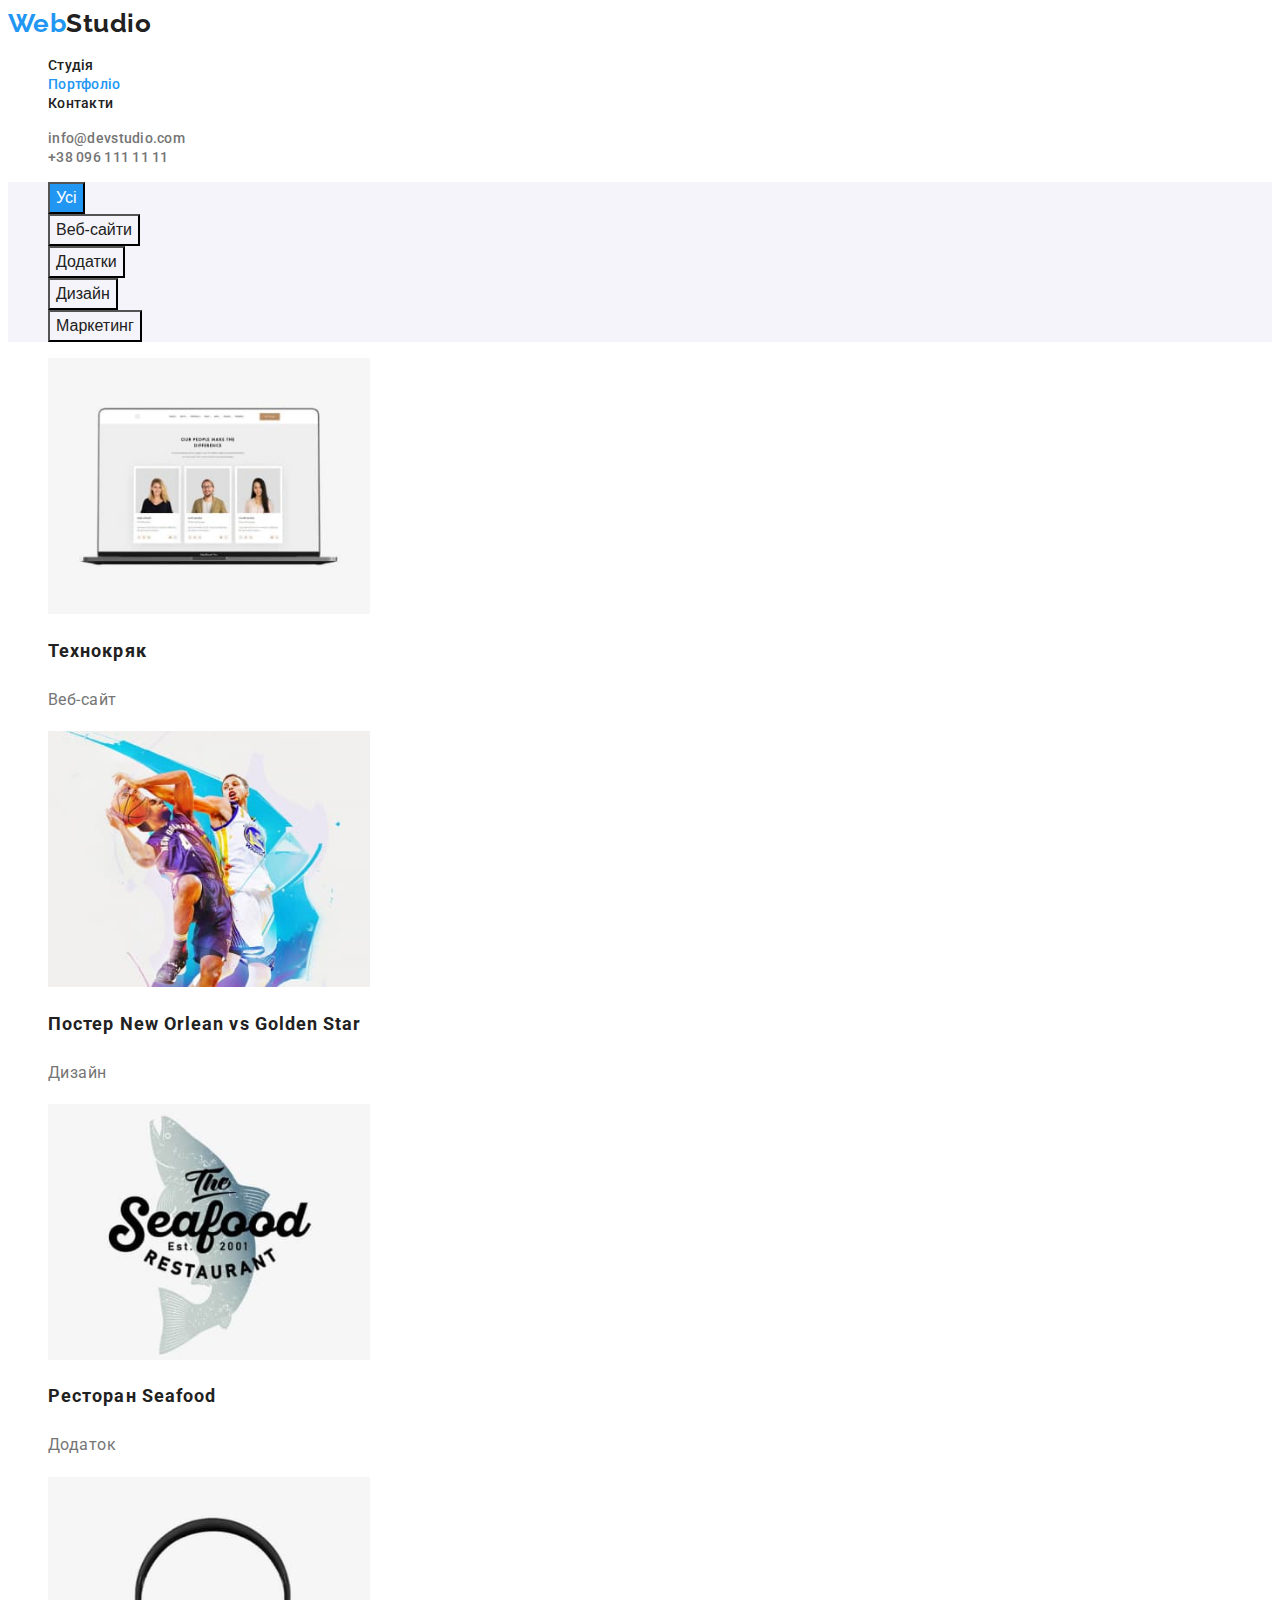
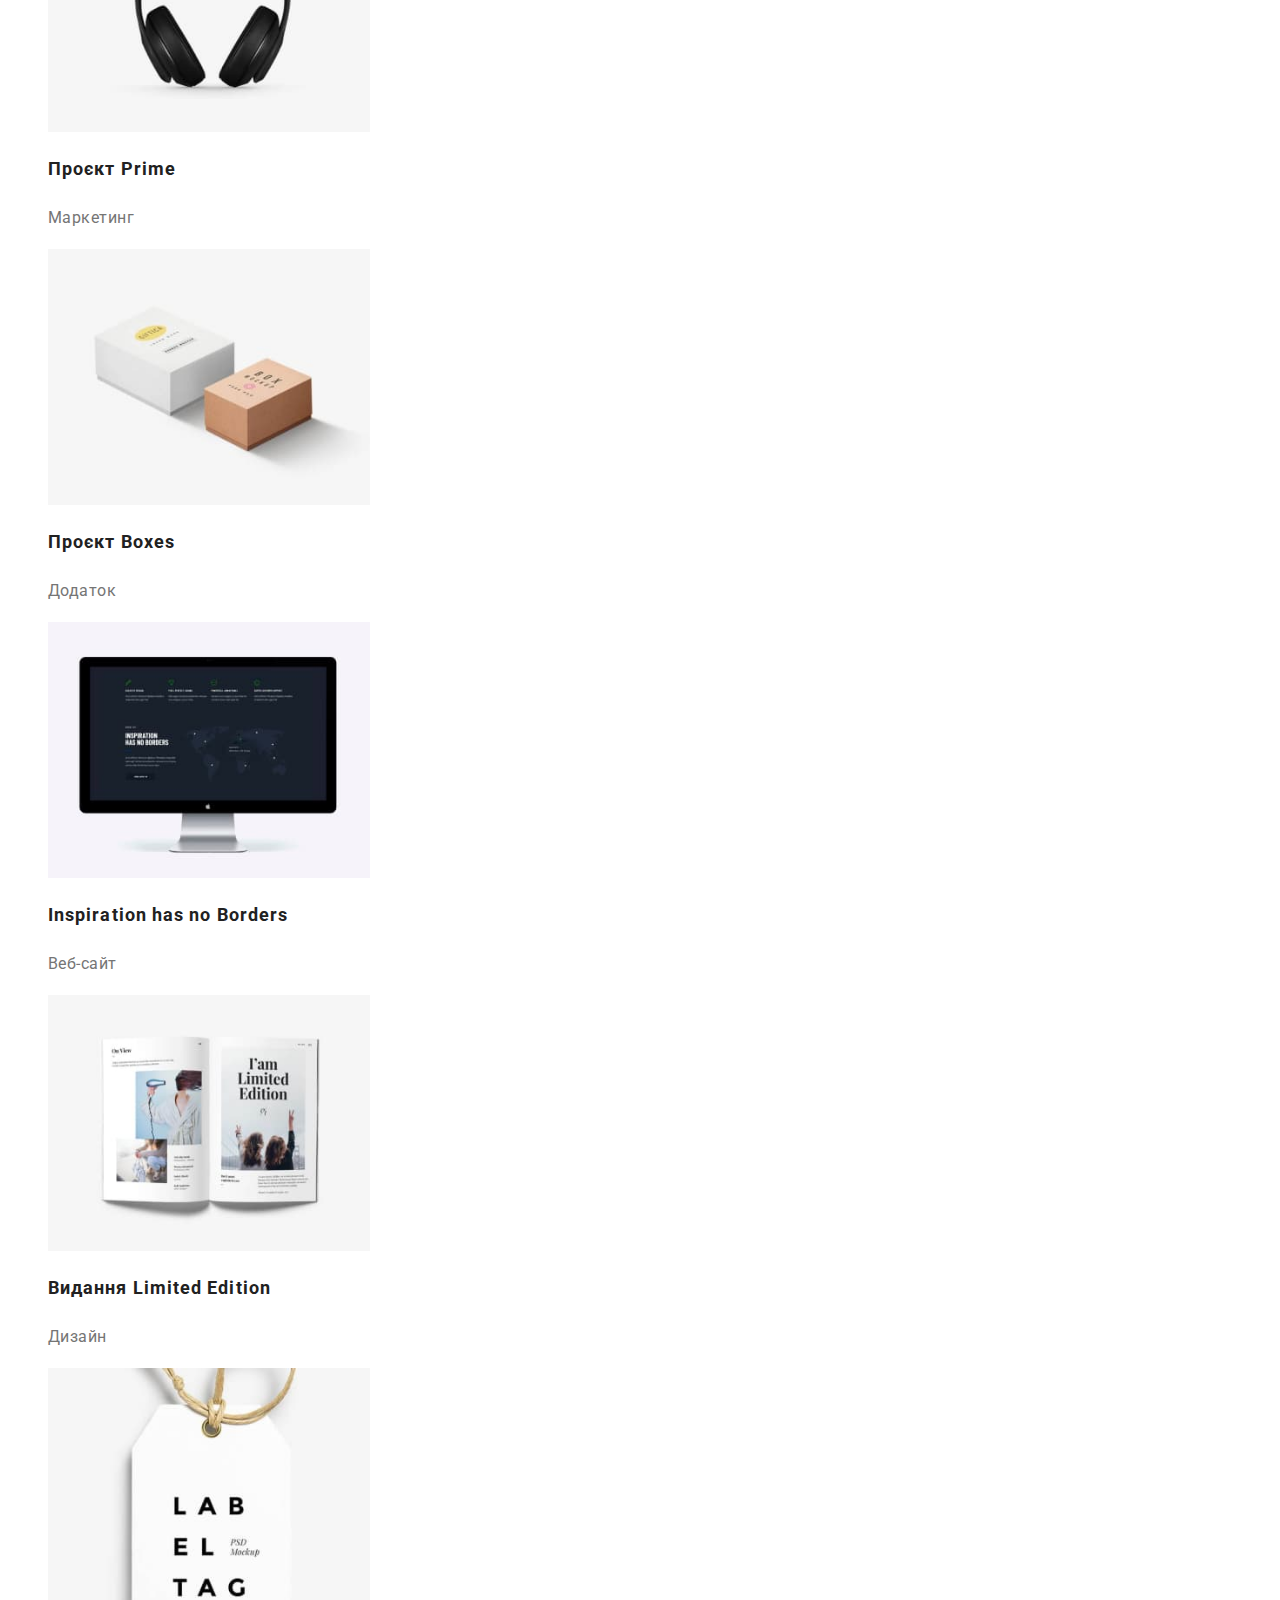
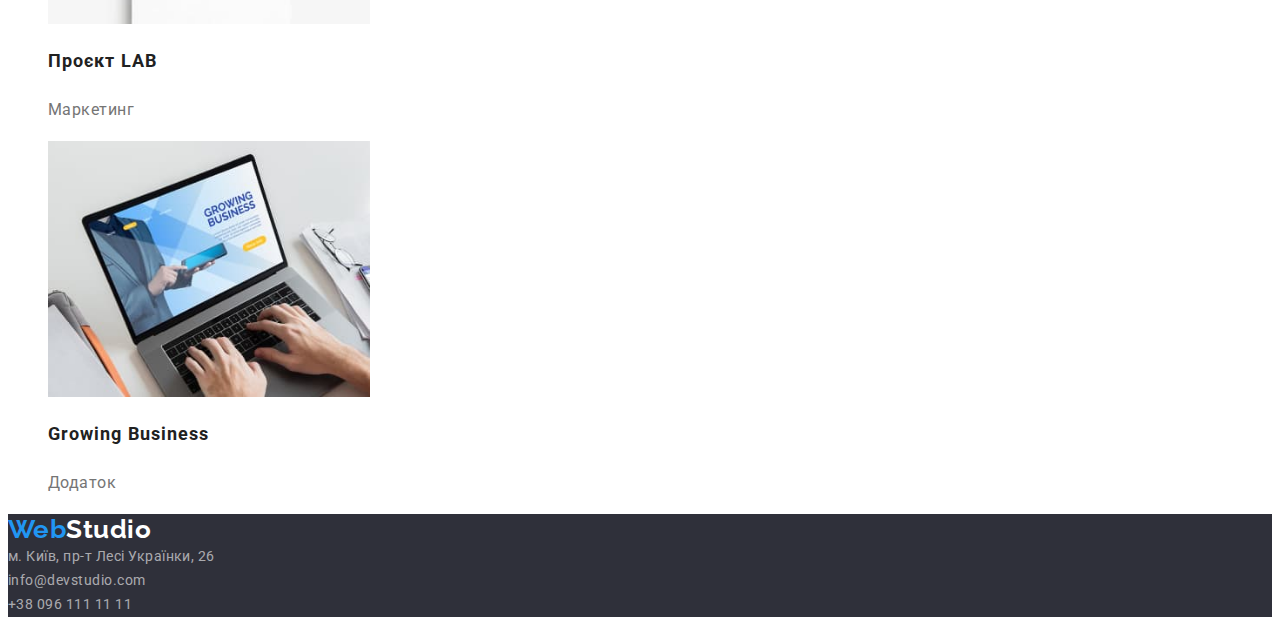
==== portfolio.html @ ab653dfb "Склоновано з попереднього" ====
<!DOCTYPE html>
<html lang="ru">
<head>
    <meta charset="UTF-8">
    <meta http-equiv="X-UA-Compatible" content="IE=edge">
    <meta name="viewport" content="width=device-width, initial-scale=1.0">
    <title>Portfolio</title>
    <link rel="preconnect" href="https://fonts.googleapis.com">
    <link rel="preconnect" href="https://fonts.gstatic.com" crossorigin>
    <link href="https://fonts.googleapis.com/css2?family=Raleway:wght@700&family=Roboto:wght@400;500;700;900&display=swap" rel="stylesheet">
    <link rel="stylesheet" href="./css/styles.css">
</head>
<body>
    <header>
        <nav>
         <a class="logo logo-accent" href="" lang="en">Web<span class="logo">Studio</span></a>
        <ul class="site-nav list">
            <li><a href="./index.html" class="link">Студія</a></li>
            <li><a href="./portfolio.html" class="link current">Портфоліо</a></li>
            <li><a href="" class="link">Контакти</a></li>
        </ul>
         </nav>
        <ul class="kontact-nav list">
            <li><a href="mailto:info@devstudio.com" class="link">info@devstudio.com</a></li>
            <li><a href="tel:+380961111111" class="link">+38 096 111 11 11</a></li>
        </ul>
    </header>

    <main>
        <section>
            <h1 hidden>Портфолио</h1>
            <ul class="portfolio-button list">
                <li><button type="button" class="portfolio-button primery">Усі</button></li>
                <li><button type="button" class="portfolio-button">Веб-сайти</button></li>
                <li><button type="button" class="portfolio-button">Додатки</button></li>
                <li><button type="button" class="portfolio-button">Дизайн</button></li>
                <li><button type="button" class="portfolio-button">Маркетинг</button></li>
            </ul>
                   
            <ul class="list">
                <li><a href="" class="portfolio-link">
                    <img src="./images/img-7.jpg" alt="Технокряк" width="322">
                    <h2 class="section-title-portfolio">Технокряк</h2>
                    <p class="text-portfolio">Веб-сайт</p>
                    </a>
                </li>
                <li><a href="" class="portfolio-link">
                    <img src="./images/img-8.jpg" alt="Постер New Orlean vs Golden Star" width="322">
                    <h2 class="section-title-portfolio">Постер New Orlean vs Golden Star</h2>
                    <p class="text-portfolio">Дизайн</p>
                    </a>
                </li>
                <li><a href="" class="portfolio-link">
                    <img src="./images/img-9.jpg" alt="Ресторан Seafood" width="322">
                    <h2 class="section-title-portfolio">Ресторан Seafood</h2>
                    <p class="text-portfolio">Додаток</p>
                    </a>
                </li>
                <li><a href="" class="portfolio-link">
                    <img src="./images/img-10.jpg" alt="Проєкт Prime" width="322">
                    <h2 class="section-title-portfolio">Проєкт Prime</h2>
                    <p class="text-portfolio">Маркетинг</p>
                    </a>
                </li>
                <li><a href="" class="portfolio-link">
                    <img src="./images/img-11.jpg" alt="Проєкт Boxes" width="322">
                    <h2 class="section-title-portfolio">Проєкт Boxes</h2>
                    <p class="text-portfolio">Додаток</p>
                    </a>
                </li>
                <li><a href="" class="portfolio-link">
                    <img src="./images/img-12.jpg" alt="Inspiration has no Borders" width="322">
                    <h2 class="section-title-portfolio">Inspiration has no Borders</h2>
                    <p class="text-portfolio">Веб-сайт</p>
                    </a>
                </li>
                <li><a href="" class="portfolio-link">
                    <img src="./images/img-13.jpg" alt="Видання Limited Edition" width="322">
                    <h2 class="section-title-portfolio">Видання Limited Edition</h2>
                    <p class="text-portfolio">Дизайн</p>
                    </a>
                </li>
                <li><a href="" class="portfolio-link">
                    <img src="./images/img-14.jpg" alt="Проєкт LAB" width="322">
                    <h2 class="section-title-portfolio">Проєкт LAB</h2>
                    <p class="text-portfolio">Маркетинг</p>
                    </a>
                </li>
                <li><a href="" class="portfolio-link">
                    <img src="./images/img-15.jpg" alt="Growing Business" width="322">
                    <h2 class="section-title-portfolio">Growing Business</h2>
                    <p class="text-portfolio">Додаток</p>
                    </a>
                </li>
            </ul>
        </section>



    </main>

    <footer class="footer-list list">
        <a class="logo logo-accent" href="" lang="en">Web<span class="logo logo-accent-footer">Studio</span></a>
        <address>
            <a href="https://www.google.com/maps/d/embed?mid=10uSM3H-mIU3GznYo2szRIEphczw&hl=en_US&ehbc=2E312F" target="_blank" rel="noopener noreferrer" class="footer-link">м. Київ, пр-т Лесі Українки, 26</a><br>
            <a href="mailto:info@devstudio.com" class="footer-link">info@devstudio.com</a><br>
            <a href="tel:+380961111111" class="footer-link">+38 096 111 11 11</a>
        </address>
    </footer>

</body>
</html>
---- css/styles.css ----
/* Цвет заголовок #212121 */
/* Основной цвет #757575 */
/* Белый цвет #FFFFFF */
/* Цвет акцента #2196F3 */

/* цвет вторичный фон background: #F5F4FA */
/* цвет футера background: #2F303A */

:root {
    --primery-text-color: #757575;
    --title-text-color: #212121;
    --accent-color: #2196F3;
    --accent-text-color: #fff;
    --primery-bg-color: #fff;
    --accent-bg-color: #ffffff;
    --footer-bg-color: #2F303A;
    --button-bg-volor-porfolio: #F5F4FA;
    --section-dg-color: #F5F4FA;
    --text-transparency-color: rgba(255, 255, 255, 0.6);
}

body {
    background-color: var(--primery-bg-color);
    color: var(--primery-text-color);
    font-family: Roboto, sans-serif;
    letter-spacing: 0.03em;
}

.list {
    list-style: none;
}

/* Логотип */
.logo {
    color: var(--title-text-color);
    font-family: Raleway, sans;
    font-weight: 700;
    font-size: 26px;
    line-height: 1.19;
    text-decoration: none;
}
.logo-accent {
    color: var(--accent-color);
}

/* Стили для index.html */
/* Site nav */
.site-nav .link {
    color: var(--title-text-color);
    font-weight: 500;
    font-size: 14px;
    line-height: 1.14;
    letter-spacing: 0.02em;
    text-decoration: none;
}

.site-nav .link:hover, 
.site-nav .link:focus {
    color: var(--accent-color);
}

.site-nav .link.current {
    color: var(--accent-color);
}

.kontact-nav .link {
    color: var(--primery-text-color);
    font-weight: 500;
    font-size: 14px;
    line-height: 1.14;
    letter-spacing: 0.02em;
    text-decoration: none;
}
.kontact-nav .link:hover,
.kontact-nav .link:focus {
    color: var(--accent-color);
}

/* hero */

.hero {
    color: var(--title-text-color);
    font-weight: 900;
    font-size: 44px;
    line-height: 1.36;
    text-align: center;
    letter-spacing: 0.06em;
    text-transform: uppercase;
}


/* section */
.section-subtitle {
    color: var(--title-text-color);
    font-weight: 700;
    font-size: 14px;
    line-height: 1.14;
    text-transform: uppercase;
}
.section-title {
    color: var(--title-text-color);
    font-weight: 700;
    font-size: 36px;
    line-height: 1.17;
    text-align: center;
}

/* team */
.section-team {
    background-color: var(--section-dg-color);
}
.section-subtitle-team {
    color: var(--title-text-color);
    font-weight: 500;
    font-size: 16px;
    line-height: 1.19;
    text-align: center;
}
.section-text-team {
    color: var(--primery-text-color);
    font-weight: 400;
    font-size: 16px;
    line-height: 1.19;
    text-align: center;
}


/* button */
.button {
    color: var(--accent-text-color);
    background-color: var(--accent-color);
    font-weight: 700;
    font-size: 16px;
    line-height: 1.875;
    cursor: pointer;
}

.text {
    font-weight: 400;
    font-size: 14px;
    line-height: 1.71;
}


/* Стили для portfolio.html */

.section-title-portfolio {
    color: var(--title-text-color);
    font-weight: 700;
    font-size: 18px;
    line-height: 2;
    letter-spacing: 0.06em;
    text-decoration: none;
}
.portfolio-link {
    text-decoration: none;
}
.text-portfolio {
    color: var(--primery-text-color);
    font-weight: 400;
font-size: 16px;
line-height: 1.88;
}
.portfolio-button {
    color: var(--title-text-color);
    background-color: var(--button-bg-volor-porfolio);
    font-weight: 500;
font-size: 16px;
line-height: 1.625;
}
.portfolio-button.primery {
    color: var(--accent-text-color);
    background-color: var(--accent-color);
}
.portfolio-button:hover,
.portfolio-button:focus {
    color: var(--accent-text-color);
    background-color: var(--accent-color);
}
/* footer */
footer {
    background-color: var(--footer-bg-color);
}
.logo-accent-footer {
    color: var(--accent-text-color);
}
.footer-list .footer-link {
    color: var(--text-transparency-color);
    font-style: normal;
    font-weight: 400;
    font-size: 14px;
    line-height: 1.71;
    text-decoration: none;
}
.footer-list .footer-link:hover,
.footer-list .footer-link:focus {
    color: var(--accent-text-color);
}
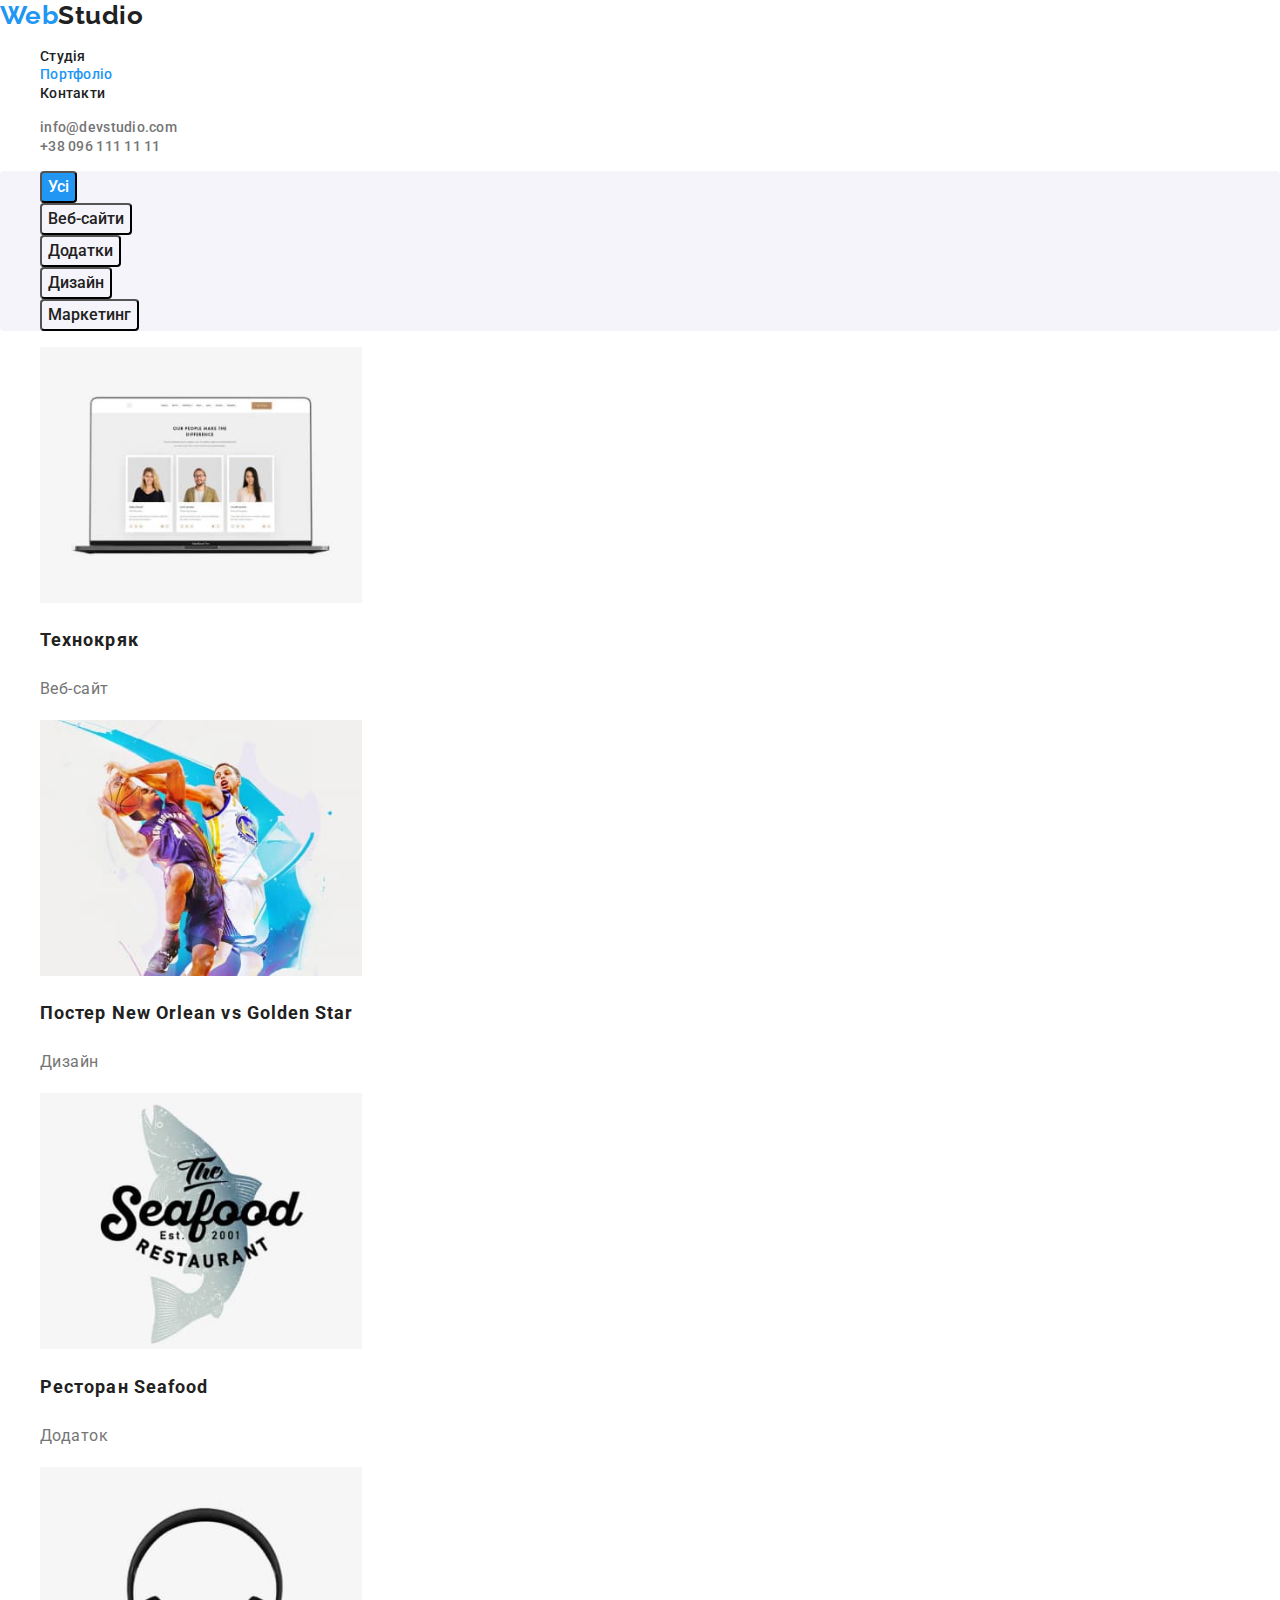
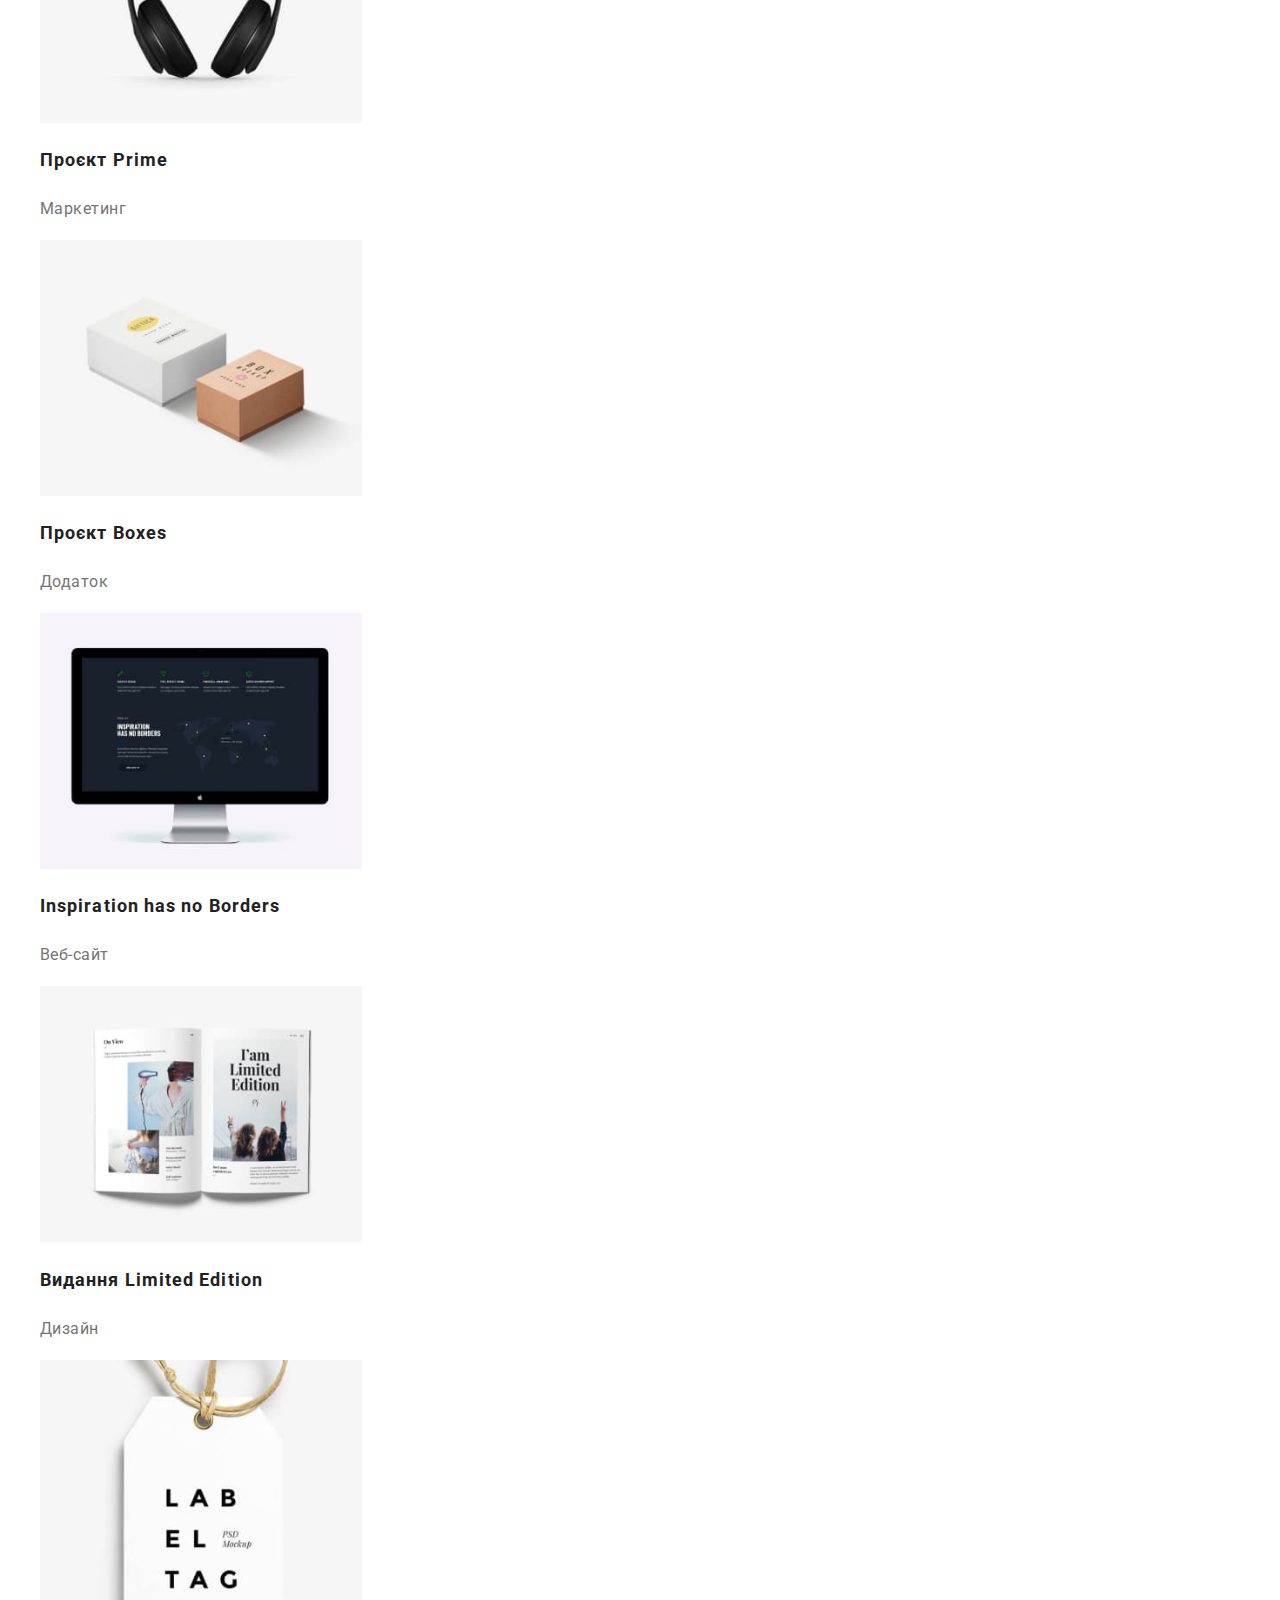
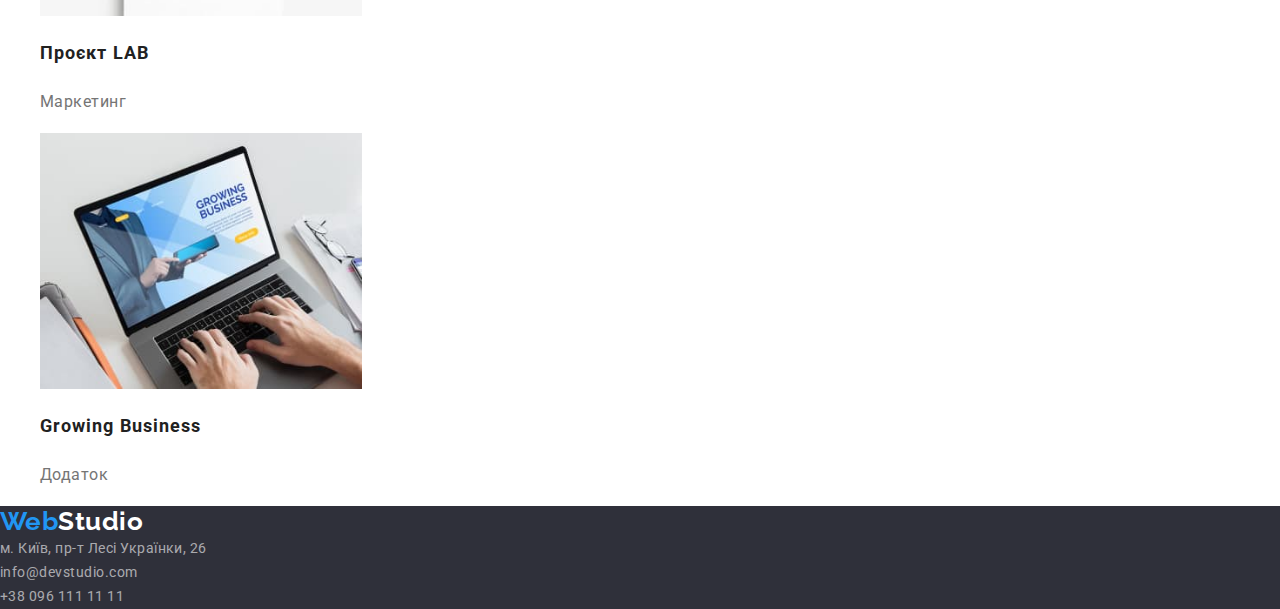
==== commit 9221f050: "Поправки заголовка, футера" ====
--- a/portfolio.html
+++ b/portfolio.html
@@ -8,6 +8,7 @@
     <link rel="preconnect" href="https://fonts.googleapis.com">
     <link rel="preconnect" href="https://fonts.gstatic.com" crossorigin>
     <link href="https://fonts.googleapis.com/css2?family=Raleway:wght@700&family=Roboto:wght@400;500;700;900&display=swap" rel="stylesheet">
+    <link rel="stylesheet" href="https://cdnjs.cloudflare.com/ajax/libs/modern-normalize/1.1.0/modern-normalize.min.css">
     <link rel="stylesheet" href="./css/styles.css">
 </head>
 <body>
--- a/css/styles.css
+++ b/css/styles.css
@@ -6,13 +6,21 @@
 /* цвет вторичный фон background: #F5F4FA */
 /* цвет футера background: #2F303A */
 
+html {
+    box-sizing: border-box;
+}
+*,
+*::before,
+*::after {
+    box-sizing: inherit;
+}
 :root {
     --primery-text-color: #757575;
     --title-text-color: #212121;
     --accent-color: #2196F3;
     --accent-text-color: #fff;
     --primery-bg-color: #fff;
-    --accent-bg-color: #ffffff;
+    --accent-bg-color: #fff;
     --footer-bg-color: #2F303A;
     --button-bg-volor-porfolio: #F5F4FA;
     --section-dg-color: #F5F4FA;
@@ -20,7 +28,9 @@
 }
 
 body {
+    margin: 0;
     background-color: var(--primery-bg-color);
+    /* background: #000; */
     color: var(--primery-text-color);
     font-family: Roboto, sans-serif;
     letter-spacing: 0.03em;
@@ -28,6 +38,13 @@
 
 .list {
     list-style: none;
+}
+
+.container {
+    margin-left: auto;
+    margin-right: auto;
+    width: 1200px;
+    outline: 2px solid tomato;
 }
 
 /* Логотип */
@@ -133,7 +150,7 @@
     font-size: 16px;
     line-height: 1.875;
     cursor: pointer;
-}
+    }
 
 .text {
     font-weight: 400;
@@ -158,15 +175,16 @@
 .text-portfolio {
     color: var(--primery-text-color);
     font-weight: 400;
-font-size: 16px;
-line-height: 1.88;
+    font-size: 16px;
+    line-height: 1.88;
 }
 .portfolio-button {
     color: var(--title-text-color);
     background-color: var(--button-bg-volor-porfolio);
     font-weight: 500;
-font-size: 16px;
-line-height: 1.625;
+    font-size: 16px;
+    line-height: 1.625;
+    border-radius: 4px;
 }
 .portfolio-button.primery {
     color: var(--accent-text-color);
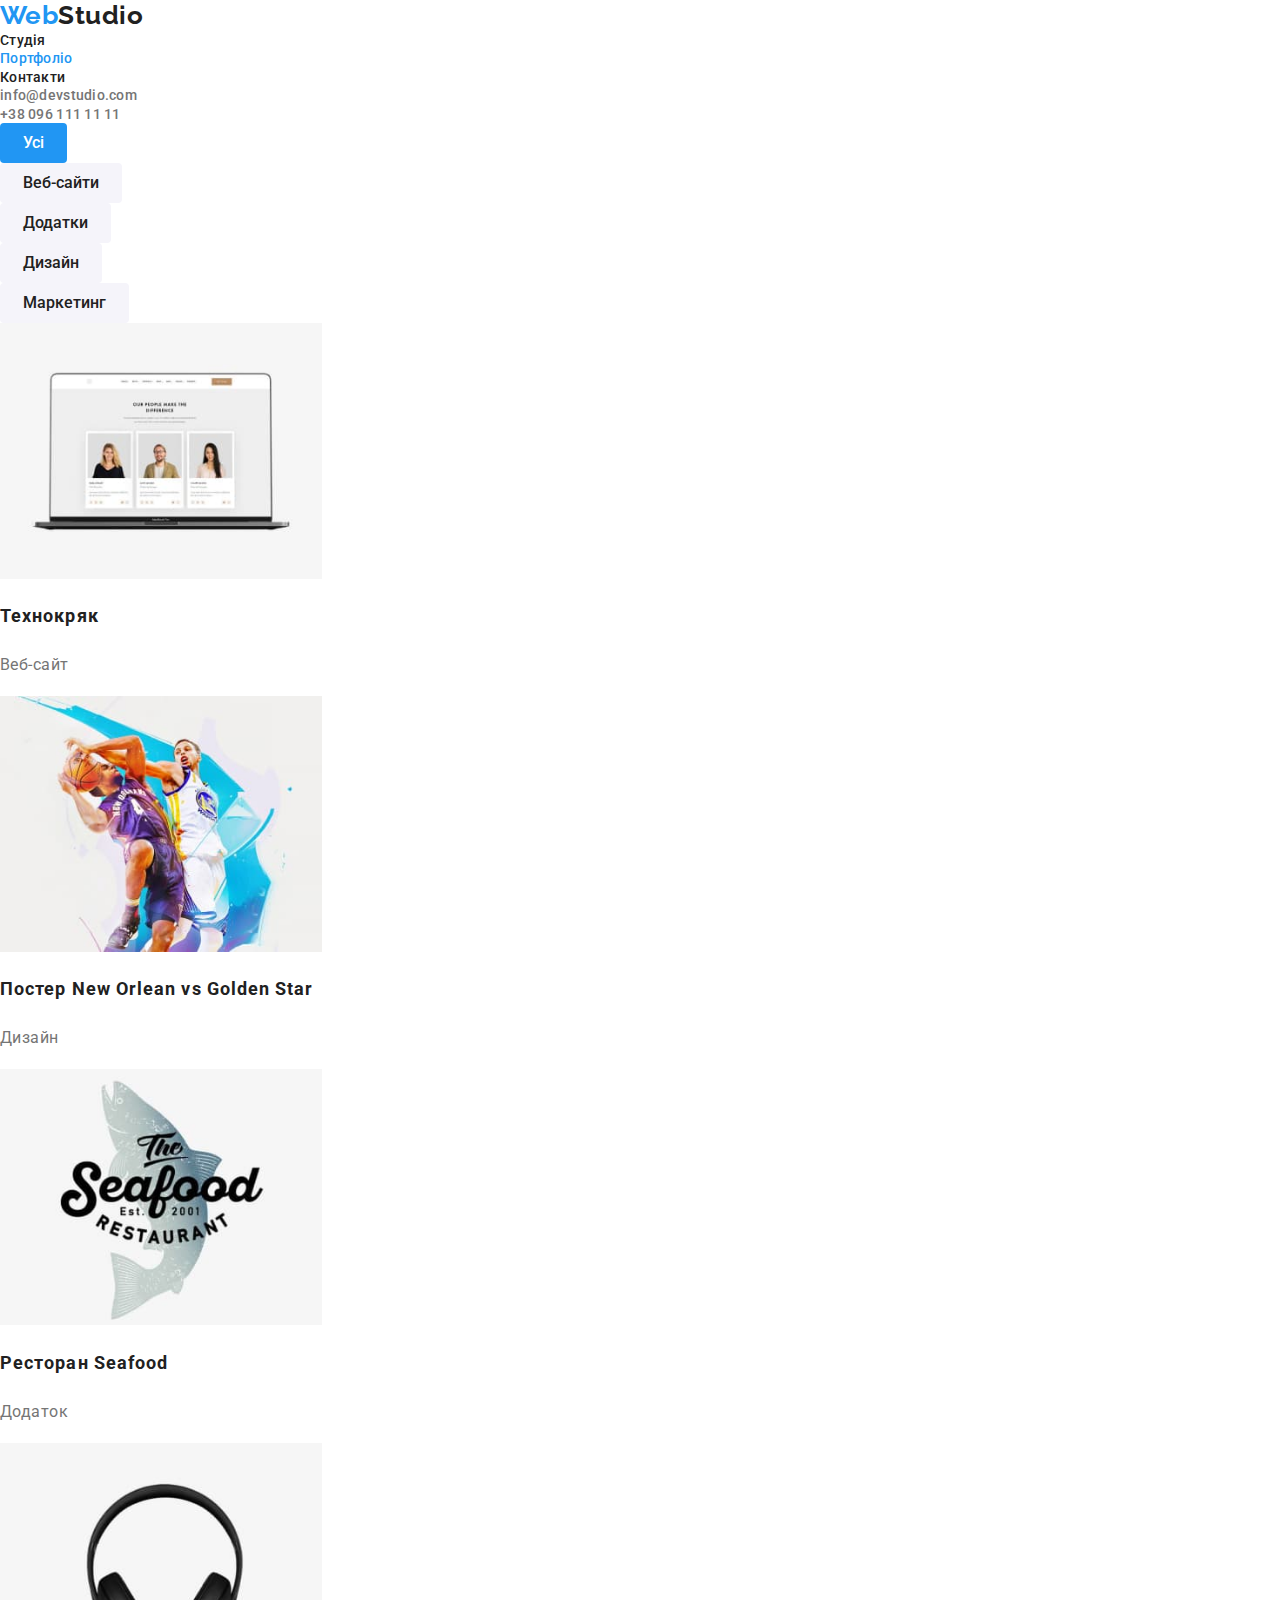
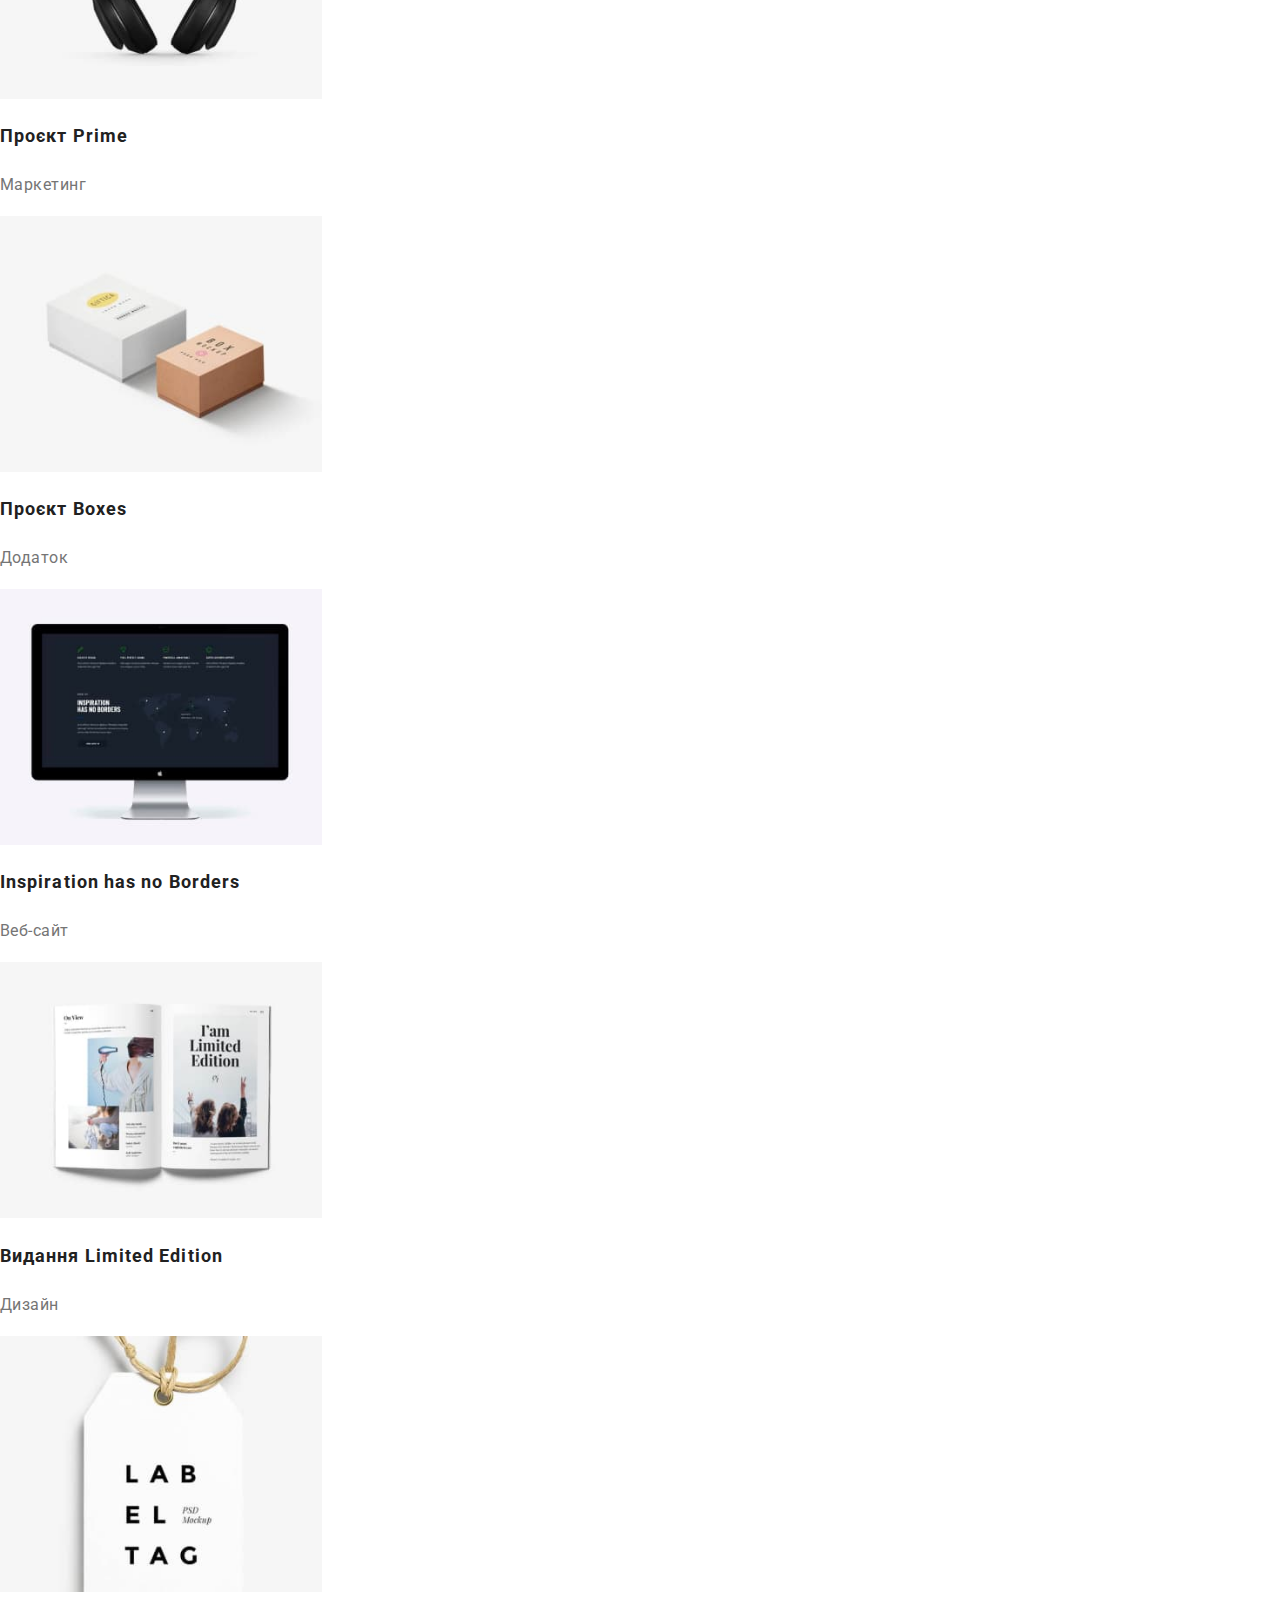
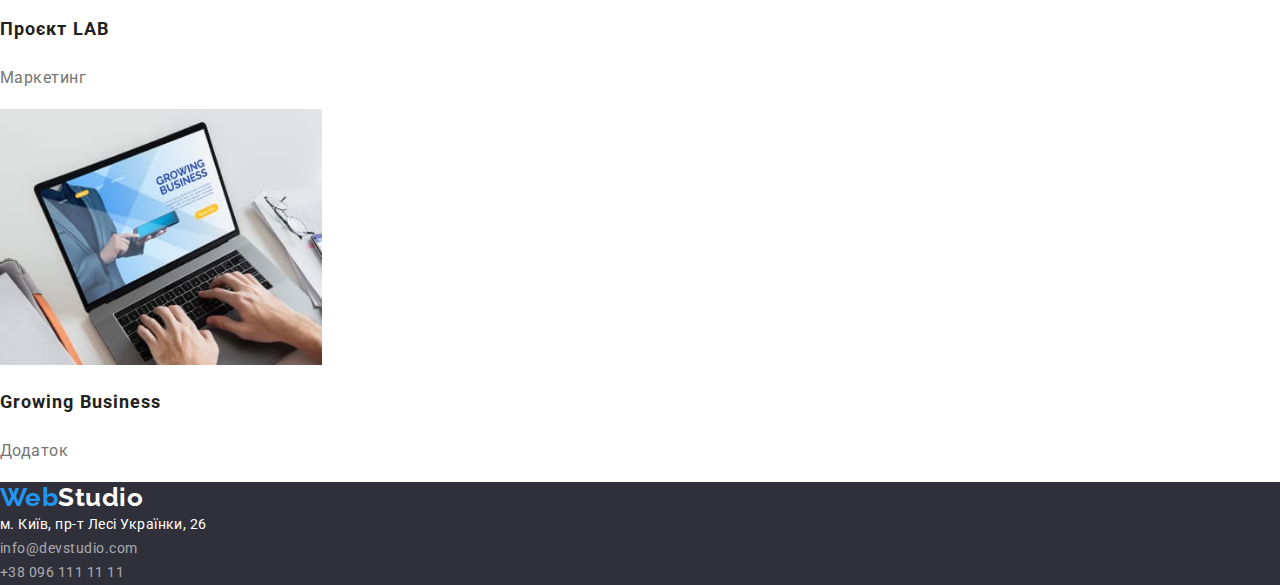
==== commit e3b5dcb1: "Блоки (без flexbox)" ====
--- a/portfolio.html
+++ b/portfolio.html
@@ -14,7 +14,7 @@
 <body>
     <header>
         <nav>
-         <a class="logo logo-accent" href="" lang="en">Web<span class="logo">Studio</span></a>
+         <a class="logo logo-accent" href="./index.html" lang="en">Web<span class="logo">Studio</span></a>
         <ul class="site-nav list">
             <li><a href="./index.html" class="link">Студія</a></li>
             <li><a href="./portfolio.html" class="link current">Портфоліо</a></li>
@@ -30,7 +30,7 @@
     <main>
         <section>
             <h1 hidden>Портфолио</h1>
-            <ul class="portfolio-button list">
+            <ul class="list">
                 <li><button type="button" class="portfolio-button primery">Усі</button></li>
                 <li><button type="button" class="portfolio-button">Веб-сайти</button></li>
                 <li><button type="button" class="portfolio-button">Додатки</button></li>
@@ -101,9 +101,10 @@
     </main>
 
     <footer class="footer-list list">
-        <a class="logo logo-accent" href="" lang="en">Web<span class="logo logo-accent-footer">Studio</span></a>
+        <a class="logo logo-accent" href="./index.html" lang="en">Web<span class="logo logo-accent-footer">Studio</span></a>
         <address>
-            <a href="https://www.google.com/maps/d/embed?mid=10uSM3H-mIU3GznYo2szRIEphczw&hl=en_US&ehbc=2E312F" target="_blank" rel="noopener noreferrer" class="footer-link">м. Київ, пр-т Лесі Українки, 26</a><br>
+            <a href="https://www.google.com/maps/d/embed?mid=10uSM3H-mIU3GznYo2szRIEphczw&hl=en_US&ehbc=2E312F" target="_blank"
+                rel="noopener noreferrer" class="footer-link footer-link-adress">м. Київ, пр-т Лесі Українки, 26</a><br>
             <a href="mailto:info@devstudio.com" class="footer-link">info@devstudio.com</a><br>
             <a href="tel:+380961111111" class="footer-link">+38 096 111 11 11</a>
         </address>
--- a/css/styles.css
+++ b/css/styles.css
@@ -23,7 +23,7 @@
     --accent-bg-color: #fff;
     --footer-bg-color: #2F303A;
     --button-bg-volor-porfolio: #F5F4FA;
-    --section-dg-color: #F5F4FA;
+    --section-bg-color: #F5F4FA;
     --text-transparency-color: rgba(255, 255, 255, 0.6);
 }
 
@@ -37,6 +37,8 @@
 }
 
 .list {
+    padding: 0;
+    margin: 0;
     list-style: none;
 }
 
@@ -96,25 +98,64 @@
 /* hero */
 
 .hero {
-    color: var(--title-text-color);
+    background-color: var(--footer-bg-color);
+    text-align: center;
+    margin-bottom: 94px;
+}
+.hero-title {
+    margin-bottom: 30px;
+    /* padding-top: 200px; */
+    color: var(--accent-text-color);
     font-weight: 900;
     font-size: 44px;
     line-height: 1.36;
-    text-align: center;
     letter-spacing: 0.06em;
     text-transform: uppercase;
-}
-
+
+}
+
+/* button */
+.button {
+    
+    display: inline-block;
+    border-radius: 4px;
+    padding: 10px 32px;
+    border: 1px solid transparent;
+    /* margin-bottom: 200px; */
+    
+    color: var(--accent-text-color);
+    background-color: var(--accent-color);
+    font-weight: 700;
+    font-size: 16px;
+    line-height: 1.875;
+    cursor: pointer;
+
+    }
 
 /* section */
+.section {
+    margin-top: 0;
+    margin-bottom: 94px;
+}
 .section-subtitle {
+    margin-top: 0;
+    margin-bottom: 10px;
     color: var(--title-text-color);
     font-weight: 700;
     font-size: 14px;
     line-height: 1.14;
     text-transform: uppercase;
 }
+.text {
+    margin-top: 0;
+    margin-bottom: 0;
+    font-weight: 400;
+    font-size: 14px;
+    line-height: 1.71;
+}
 .section-title {
+    margin-top: 0;
+    margin-bottom: 50px;
     color: var(--title-text-color);
     font-weight: 700;
     font-size: 36px;
@@ -124,38 +165,23 @@
 
 /* team */
 .section-team {
-    background-color: var(--section-dg-color);
+    padding-top: 94px;
+    padding-bottom: 94px;
+    background-color: var(--section-bg-color);
+    text-align: center;
 }
 .section-subtitle-team {
     color: var(--title-text-color);
     font-weight: 500;
     font-size: 16px;
     line-height: 1.19;
-    text-align: center;
 }
 .section-text-team {
     color: var(--primery-text-color);
     font-weight: 400;
     font-size: 16px;
     line-height: 1.19;
-    text-align: center;
-}
-
-
-/* button */
-.button {
-    color: var(--accent-text-color);
-    background-color: var(--accent-color);
-    font-weight: 700;
-    font-size: 16px;
-    line-height: 1.875;
-    cursor: pointer;
-    }
-
-.text {
-    font-weight: 400;
-    font-size: 14px;
-    line-height: 1.71;
+    
 }
 
 
@@ -179,12 +205,16 @@
     line-height: 1.88;
 }
 .portfolio-button {
+    display: inline-block;
+    border-radius: 4px;
+    padding: 6px 22px;
+    border: 1px solid transparent;
     color: var(--title-text-color);
     background-color: var(--button-bg-volor-porfolio);
     font-weight: 500;
     font-size: 16px;
     line-height: 1.625;
-    border-radius: 4px;
+    text-align: center;
 }
 .portfolio-button.primery {
     color: var(--accent-text-color);
@@ -197,12 +227,14 @@
 }
 /* footer */
 footer {
+    padding-top: 60px;
+    padding-bottom: 60px;
     background-color: var(--footer-bg-color);
 }
 .logo-accent-footer {
     color: var(--accent-text-color);
 }
-.footer-list .footer-link {
+.footer-link {
     color: var(--text-transparency-color);
     font-style: normal;
     font-weight: 400;
@@ -210,7 +242,10 @@
     line-height: 1.71;
     text-decoration: none;
 }
-.footer-list .footer-link:hover,
-.footer-list .footer-link:focus {
-    color: var(--accent-text-color);
+.footer-link-adress {
+    color: var(--accent-text-color);
+}
+.footer-link:hover,
+.footer-link:focus {
+    color: var(--accent-color);
 }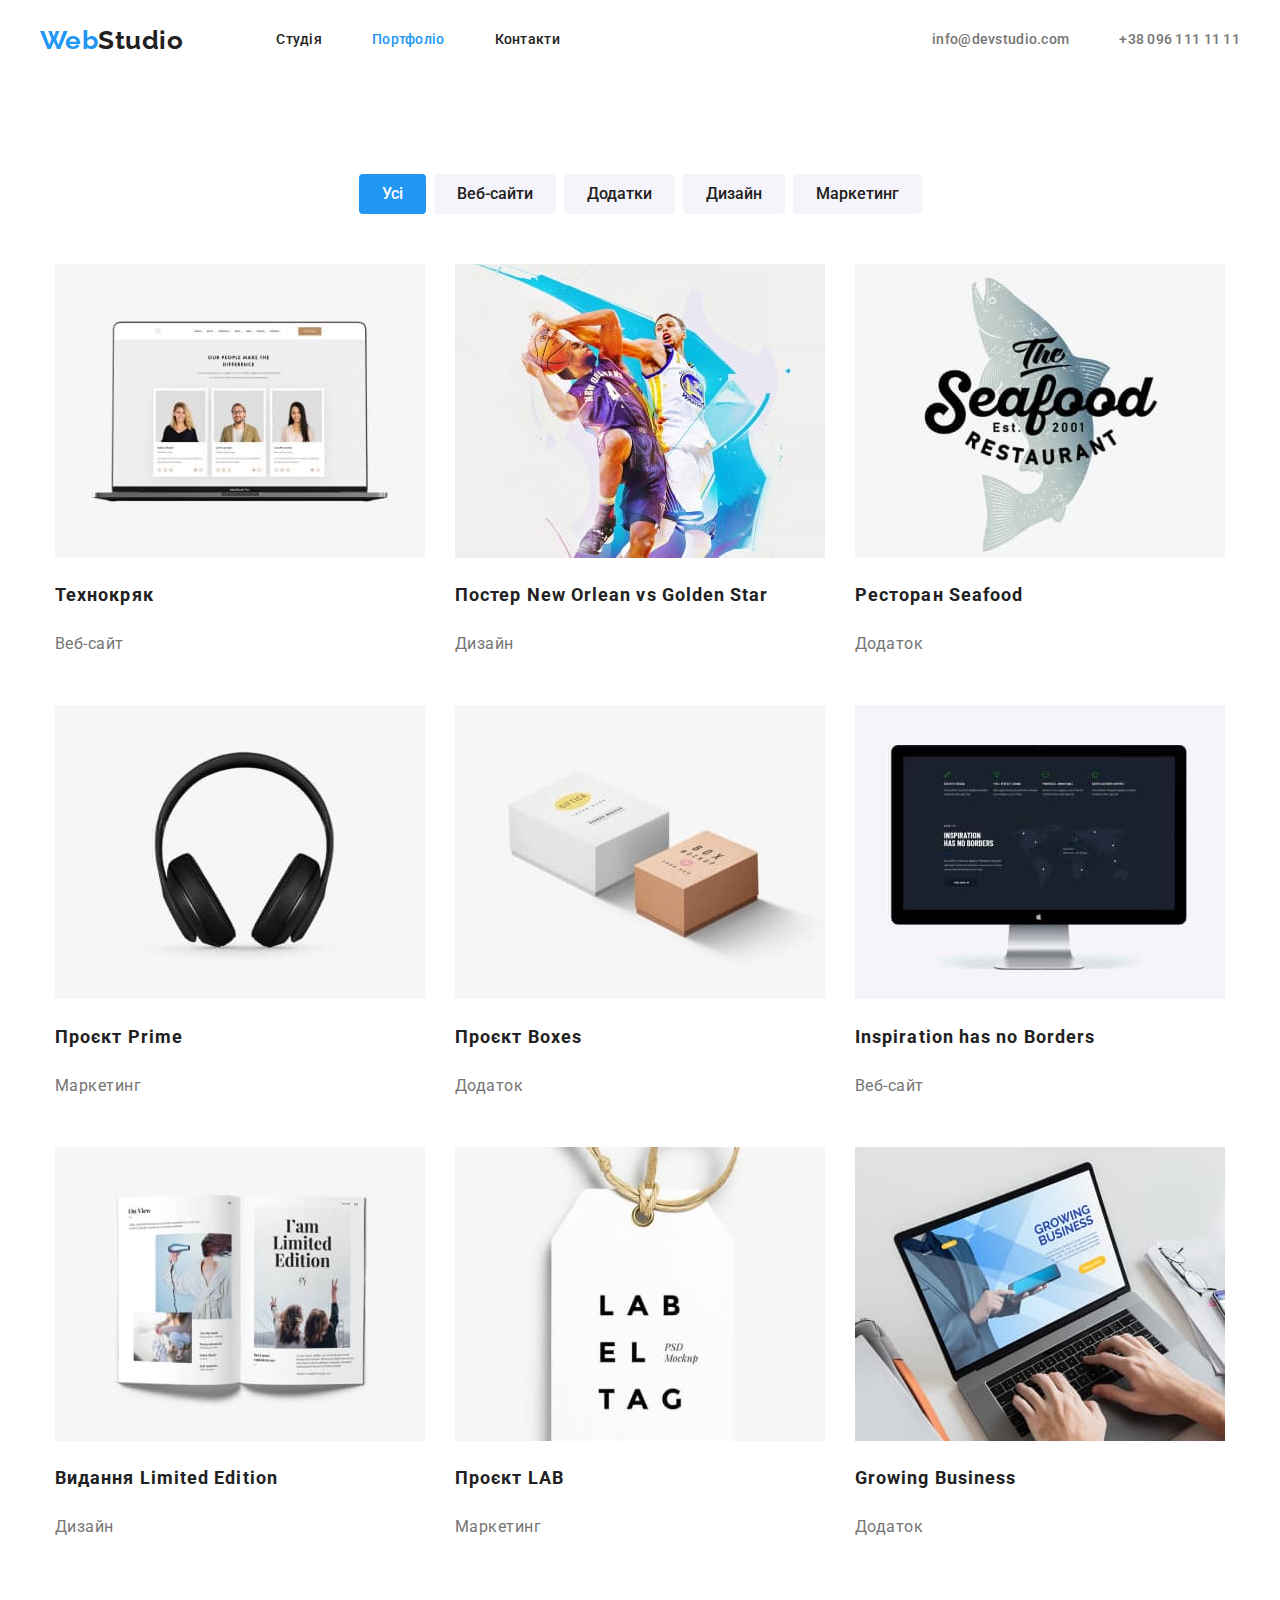
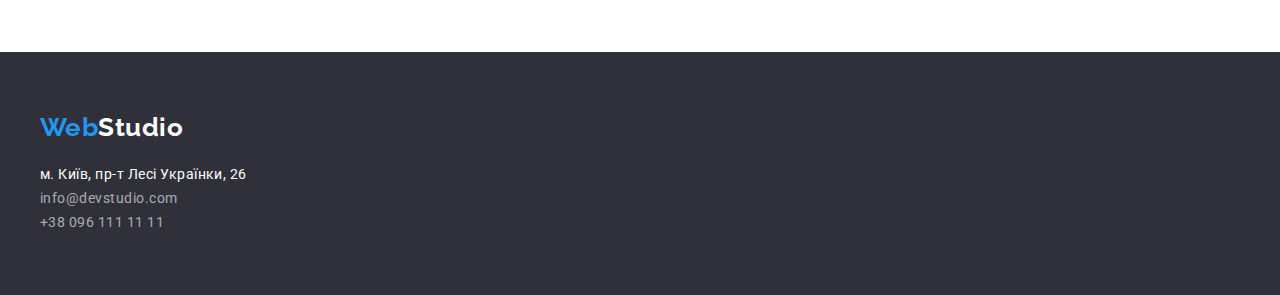
==== commit 2fadb638: "Add geometry and flex" ====
--- a/portfolio.html
+++ b/portfolio.html
@@ -1,10 +1,10 @@
 <!DOCTYPE html>
-<html lang="ru">
+<html lang="uk">
 <head>
     <meta charset="UTF-8">
     <meta http-equiv="X-UA-Compatible" content="IE=edge">
     <meta name="viewport" content="width=device-width, initial-scale=1.0">
-    <title>Portfolio</title>
+    <title>Портфоліо</title>
     <link rel="preconnect" href="https://fonts.googleapis.com">
     <link rel="preconnect" href="https://fonts.gstatic.com" crossorigin>
     <link href="https://fonts.googleapis.com/css2?family=Raleway:wght@700&family=Roboto:wght@400;500;700;900&display=swap" rel="stylesheet">
@@ -12,102 +12,105 @@
     <link rel="stylesheet" href="./css/styles.css">
 </head>
 <body>
-    <header>
-        <nav>
-         <a class="logo logo-accent" href="./index.html" lang="en">Web<span class="logo">Studio</span></a>
-        <ul class="site-nav list">
-            <li><a href="./index.html" class="link">Студія</a></li>
-            <li><a href="./portfolio.html" class="link current">Портфоліо</a></li>
-            <li><a href="" class="link">Контакти</a></li>
+     <!-- Шапка сайта -->
+   <header>
+    <div class="container main-nav">
+        <nav class="main-nav-logo">
+            <a class="logo logo-accent" href="./index.html" lang="en">Web<span class="logo">Studio</span></a>
+            <ul class="site-nav list">
+                <li class="item"><a href="./index.html" class="link">Студія</a></li>
+                <li class="item"><a href="./portfolio.html" class="link current">Портфоліо</a></li>
+                <li class="item"><a href="" class="link">Контакти</a></li>
+            </ul>
+        </nav>
+        <ul class="kontact-nav list">
+            <li class="item"><a href="mailto:info@devstudio.com" class="link">info@devstudio.com</a></li>
+            <li class="item"><a href="tel:+380961111111" class="link">+38 096 111 11 11</a></li>
         </ul>
-         </nav>
-        <ul class="kontact-nav list">
-            <li><a href="mailto:info@devstudio.com" class="link">info@devstudio.com</a></li>
-            <li><a href="tel:+380961111111" class="link">+38 096 111 11 11</a></li>
-        </ul>
-    </header>
+    </div>
+   </header>
 
     <main>
-        <section>
-            <h1 hidden>Портфолио</h1>
-            <ul class="list">
-                <li><button type="button" class="portfolio-button primery">Усі</button></li>
-                <li><button type="button" class="portfolio-button">Веб-сайти</button></li>
-                <li><button type="button" class="portfolio-button">Додатки</button></li>
-                <li><button type="button" class="portfolio-button">Дизайн</button></li>
-                <li><button type="button" class="portfolio-button">Маркетинг</button></li>
+        <section class="portfolio-section">
+            <h1 hidden>Портфоліо</h1>
+            <!-- Фільтри Портфоліо -->
+            <ul class="list portfolio-list-filters">
+                <li class="item"><button type="button" class="portfolio-filters primery">Усі</button></li>
+                <li class="item"><button type="button" class="portfolio-filters">Веб-сайти</button></li>
+                <li class="item"><button type="button" class="portfolio-filters">Додатки</button></li>
+                <li class="item"><button type="button" class="portfolio-filters">Дизайн</button></li>
+                <li class="item"><button type="button" class="portfolio-filters">Маркетинг</button></li>
             </ul>
-                   
-            <ul class="list">
-                <li><a href="" class="portfolio-link">
-                    <img src="./images/img-7.jpg" alt="Технокряк" width="322">
+              <!-- Елементи Портфоліо -->
+            <ul class="list portfolio-list">
+                <li class="item"><a href="" class="portfolio-link">
+                    <img src="./images/img-7.jpg" alt="Технокряк" width="370">
                     <h2 class="section-title-portfolio">Технокряк</h2>
                     <p class="text-portfolio">Веб-сайт</p>
                     </a>
                 </li>
-                <li><a href="" class="portfolio-link">
-                    <img src="./images/img-8.jpg" alt="Постер New Orlean vs Golden Star" width="322">
+                <li class="item"><a href="" class="portfolio-link">
+                    <img src="./images/img-8.jpg" alt="Постер New Orlean vs Golden Star" width="370">
                     <h2 class="section-title-portfolio">Постер New Orlean vs Golden Star</h2>
                     <p class="text-portfolio">Дизайн</p>
                     </a>
                 </li>
-                <li><a href="" class="portfolio-link">
-                    <img src="./images/img-9.jpg" alt="Ресторан Seafood" width="322">
+                <li class="item"><a href="" class="portfolio-link">
+                    <img src="./images/img-9.jpg" alt="Ресторан Seafood" width="370">
                     <h2 class="section-title-portfolio">Ресторан Seafood</h2>
                     <p class="text-portfolio">Додаток</p>
                     </a>
                 </li>
-                <li><a href="" class="portfolio-link">
-                    <img src="./images/img-10.jpg" alt="Проєкт Prime" width="322">
+                <li class="item"><a href="" class="portfolio-link">
+                    <img src="./images/img-10.jpg" alt="Проєкт Prime" width="370">
                     <h2 class="section-title-portfolio">Проєкт Prime</h2>
                     <p class="text-portfolio">Маркетинг</p>
                     </a>
                 </li>
-                <li><a href="" class="portfolio-link">
-                    <img src="./images/img-11.jpg" alt="Проєкт Boxes" width="322">
+                <li class="item"><a href="" class="portfolio-link">
+                    <img src="./images/img-11.jpg" alt="Проєкт Boxes" width="370">
                     <h2 class="section-title-portfolio">Проєкт Boxes</h2>
                     <p class="text-portfolio">Додаток</p>
                     </a>
                 </li>
-                <li><a href="" class="portfolio-link">
-                    <img src="./images/img-12.jpg" alt="Inspiration has no Borders" width="322">
+                <li class="item"><a href="" class="portfolio-link">
+                    <img src="./images/img-12.jpg" alt="Inspiration has no Borders" width="370">
                     <h2 class="section-title-portfolio">Inspiration has no Borders</h2>
                     <p class="text-portfolio">Веб-сайт</p>
                     </a>
                 </li>
-                <li><a href="" class="portfolio-link">
-                    <img src="./images/img-13.jpg" alt="Видання Limited Edition" width="322">
+                <li class="item"><a href="" class="portfolio-link">
+                    <img src="./images/img-13.jpg" alt="Видання Limited Edition" width="370">
                     <h2 class="section-title-portfolio">Видання Limited Edition</h2>
                     <p class="text-portfolio">Дизайн</p>
                     </a>
                 </li>
-                <li><a href="" class="portfolio-link">
-                    <img src="./images/img-14.jpg" alt="Проєкт LAB" width="322">
+                <li class="item"><a href="" class="portfolio-link">
+                    <img src="./images/img-14.jpg" alt="Проєкт LAB" width="370">
                     <h2 class="section-title-portfolio">Проєкт LAB</h2>
                     <p class="text-portfolio">Маркетинг</p>
                     </a>
                 </li>
-                <li><a href="" class="portfolio-link">
-                    <img src="./images/img-15.jpg" alt="Growing Business" width="322">
+                <li class="item"><a href="" class="portfolio-link">
+                    <img src="./images/img-15.jpg" alt="Growing Business" width="370">
                     <h2 class="section-title-portfolio">Growing Business</h2>
                     <p class="text-portfolio">Додаток</p>
                     </a>
                 </li>
             </ul>
         </section>
-
-
-
     </main>
 
-    <footer class="footer-list list">
-        <a class="logo logo-accent" href="./index.html" lang="en">Web<span class="logo logo-accent-footer">Studio</span></a>
-        <address>
-            <a href="https://www.google.com/maps/d/embed?mid=10uSM3H-mIU3GznYo2szRIEphczw&hl=en_US&ehbc=2E312F" target="_blank"
-                rel="noopener noreferrer" class="footer-link footer-link-adress">м. Київ, пр-т Лесі Українки, 26</a><br>
-            <a href="mailto:info@devstudio.com" class="footer-link">info@devstudio.com</a><br>
-            <a href="tel:+380961111111" class="footer-link">+38 096 111 11 11</a>
-        </address>
+    <footer>
+        <div class="container">
+            <a class="logo logo-accent" href="./index.html" lang="en">Web<span class="logo logo-accent-footer">Studio</span></a>
+            <address class="address-list">
+                <a href="https://www.google.com/maps/d/embed?mid=10uSM3H-mIU3GznYo2szRIEphczw&hl=en_US&ehbc=2E312F" target="_blank"
+                    rel="noopener noreferrer" class="footer-link footer-link-adress">м. Київ, пр-т Лесі Українки, 26</a><br>
+                <a href="mailto:info@devstudio.com" class="footer-link">info@devstudio.com</a><br>
+                <a href="tel:+380961111111" class="footer-link">+38 096 111 11 11</a>
+            </address>
+        </div>     
     </footer>
 
 </body>
--- a/css/styles.css
+++ b/css/styles.css
@@ -46,7 +46,7 @@
     margin-left: auto;
     margin-right: auto;
     width: 1200px;
-    outline: 2px solid tomato;
+    /* outline: 2px solid tomato; */
 }
 
 /* Логотип */
@@ -62,15 +62,41 @@
     color: var(--accent-color);
 }
 
-/* Стили для index.html */
+/* Main nav */
+.main-nav {
+    display: flex;
+    align-items: center;
+    justify-content: flex-start;
+}
+.main-nav-logo {
+    display: flex;
+    align-items: center;
+    justify-content: flex-start;
+}
+
 /* Site nav */
+.site-nav {
+    display: flex;
+    margin-left: 93px;
+}
+.site-nav .item {
+    /* background-color:  tomato; */
+}
+.site-nav .item + .item {
+    margin-left: 50px;
+}
 .site-nav .link {
+    display: block;
+    padding-top: 32px;
+    padding-bottom: 32px;
+
     color: var(--title-text-color);
     font-weight: 500;
     font-size: 14px;
     line-height: 1.14;
     letter-spacing: 0.02em;
     text-decoration: none;
+    
 }
 
 .site-nav .link:hover, 
@@ -82,7 +108,19 @@
     color: var(--accent-color);
 }
 
+/* kontact-nav */
+.kontact-nav {
+    display: flex;
+    margin-left: auto;
+}
+.kontact-nav .item + .item {
+    margin-left: 50px;
+}
 .kontact-nav .link {
+    display: block;
+    padding-top: 32px;
+    padding-bottom: 32px;
+
     color: var(--primery-text-color);
     font-weight: 500;
     font-size: 14px;
@@ -104,7 +142,6 @@
 }
 .hero-title {
     margin-bottom: 30px;
-    /* padding-top: 200px; */
     color: var(--accent-text-color);
     font-weight: 900;
     font-size: 44px;
@@ -135,7 +172,15 @@
 /* section */
 .section {
     margin-top: 0;
-    margin-bottom: 94px;
+    /* padding-top: 94px; */
+    padding-bottom: 94px;
+}
+.section-list {
+    display: flex;
+    justify-content: center;
+}
+.section-list .item + .item {
+    margin-left: 30px;
 }
 .section-subtitle {
     margin-top: 0;
@@ -162,13 +207,27 @@
     line-height: 1.17;
     text-align: center;
 }
-
+.section-img {
+    display: flex;
+    align-items: center;
+    justify-content: space-between;
+}
+.section-img .item +.item {
+    margin-left: 30px;
+}
 /* team */
 .section-team {
     padding-top: 94px;
     padding-bottom: 94px;
+    padding-left: 15px;
+    padding-right: 15px;
+
     background-color: var(--section-bg-color);
     text-align: center;
+}
+.section-team-item {
+    display: flex;
+    justify-content: space-between;
 }
 .section-subtitle-team {
     color: var(--title-text-color);
@@ -187,24 +246,28 @@
 
 /* Стили для portfolio.html */
 
-.section-title-portfolio {
-    color: var(--title-text-color);
-    font-weight: 700;
-    font-size: 18px;
-    line-height: 2;
-    letter-spacing: 0.06em;
-    text-decoration: none;
-}
-.portfolio-link {
-    text-decoration: none;
-}
-.text-portfolio {
-    color: var(--primery-text-color);
-    font-weight: 400;
-    font-size: 16px;
-    line-height: 1.88;
-}
-.portfolio-button {
+.portfolio-section {
+    width: 1200px;
+    margin-left: auto;
+    margin-right: auto;
+    padding-left: 15px;
+    padding-right: 15px;
+    padding-top: 94px;
+    padding-bottom: 94px;
+    /* outline: 2px solid tomato; */
+
+    background-color: var(--primery-bg-color);
+}
+.portfolio-list-filters {
+    display: flex;
+    justify-content: center;
+    padding-bottom: 16px;
+    margin-bottom: 34px;
+}
+.portfolio-list-filters .item + .item {
+    margin-left: 8px;
+}
+.portfolio-filters {
     display: inline-block;
     border-radius: 4px;
     padding: 6px 22px;
@@ -216,15 +279,43 @@
     line-height: 1.625;
     text-align: center;
 }
-.portfolio-button.primery {
+.portfolio-filters.primery {
     color: var(--accent-text-color);
     background-color: var(--accent-color);
 }
-.portfolio-button:hover,
-.portfolio-button:focus {
+.portfolio-filters:hover,
+.portfolio-filters:focus {
     color: var(--accent-text-color);
     background-color: var(--accent-color);
 }
+
+.portfolio-list {
+    display: flex;
+    flex-wrap: wrap;
+    gap: 30px;
+    
+}
+.portfolio-list .item + .item {
+    /* margin-left: 30px; */
+}
+.section-title-portfolio {
+    color: var(--title-text-color);
+    font-weight: 700;
+    font-size: 18px;
+    line-height: 2;
+    letter-spacing: 0.06em;
+    text-decoration: none;
+}
+.portfolio-link {
+    text-decoration: none;
+}
+.text-portfolio {
+    color: var(--primery-text-color);
+    font-weight: 400;
+    font-size: 16px;
+    line-height: 1.88;
+}
+
 /* footer */
 footer {
     padding-top: 60px;
@@ -235,6 +326,7 @@
     color: var(--accent-text-color);
 }
 .footer-link {
+    padding-bottom: 9px;
     color: var(--text-transparency-color);
     font-style: normal;
     font-weight: 400;
@@ -248,4 +340,7 @@
 .footer-link:hover,
 .footer-link:focus {
     color: var(--accent-color);
+}
+.address-list {
+    padding-top: 20px;
 }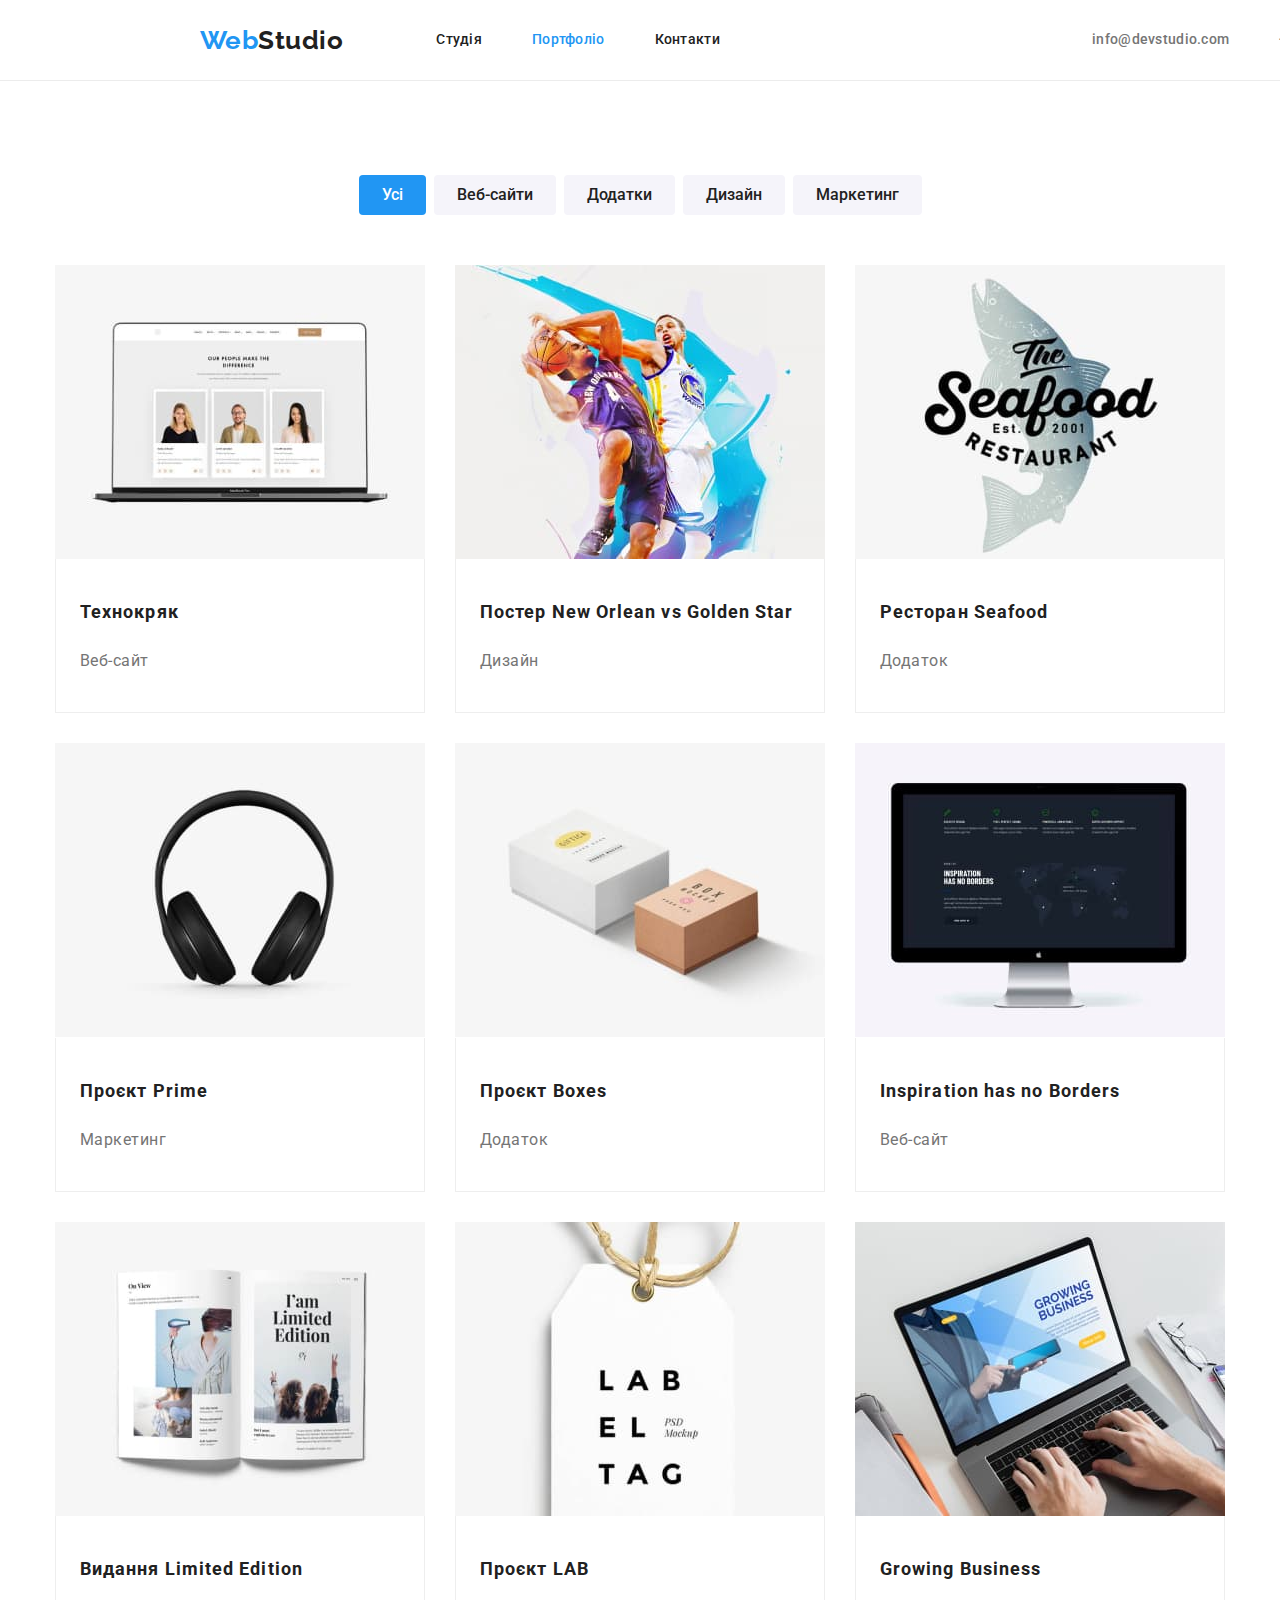
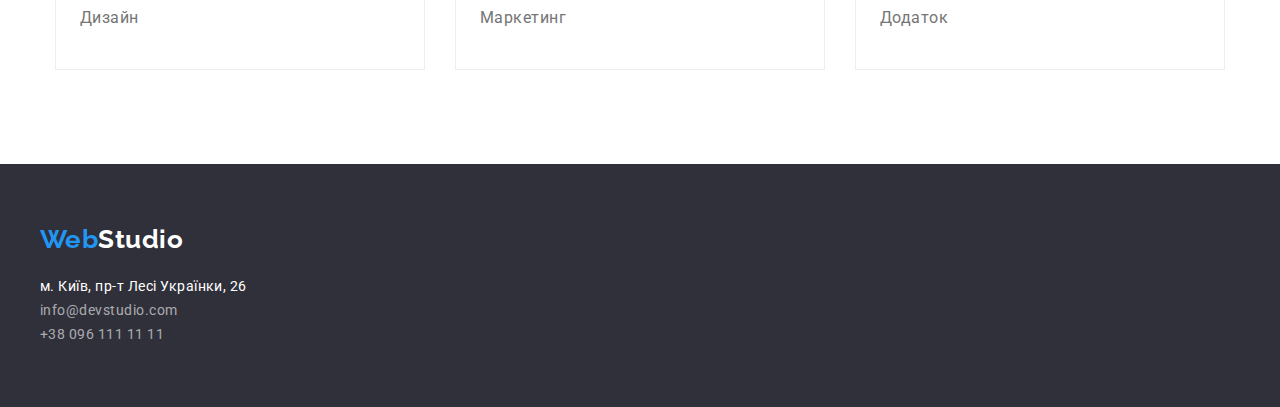
==== commit 27b8383f: "Redacted Portfolio" ====
--- a/portfolio.html
+++ b/portfolio.html
@@ -43,59 +43,68 @@
             </ul>
               <!-- Елементи Портфоліо -->
             <ul class="list portfolio-list">
-                <li class="item"><a href="" class="portfolio-link">
+                <li class="item-box"><a href="" class="portfolio-link">
                     <img src="./images/img-7.jpg" alt="Технокряк" width="370">
-                    <h2 class="section-title-portfolio">Технокряк</h2>
-                    <p class="text-portfolio">Веб-сайт</p>
-                    </a>
+                    <div class="portfolio-box">
+                        <h2 class="section-title-portfolio">Технокряк</h2>
+                        <p class="text-portfolio">Веб-сайт</p>
+                    </div></a>
                 </li>
-                <li class="item"><a href="" class="portfolio-link">
+                <li class="item-box"><a href="" class="portfolio-link">
                     <img src="./images/img-8.jpg" alt="Постер New Orlean vs Golden Star" width="370">
-                    <h2 class="section-title-portfolio">Постер New Orlean vs Golden Star</h2>
-                    <p class="text-portfolio">Дизайн</p>
-                    </a>
+                    <div class="portfolio-box">
+                        <h2 class="section-title-portfolio">Постер New Orlean vs Golden Star</h2>
+                        <p class="text-portfolio">Дизайн</p>
+                    </div></a>
                 </li>
-                <li class="item"><a href="" class="portfolio-link">
+                <li class="item-box"><a href="" class="portfolio-link">
                     <img src="./images/img-9.jpg" alt="Ресторан Seafood" width="370">
-                    <h2 class="section-title-portfolio">Ресторан Seafood</h2>
-                    <p class="text-portfolio">Додаток</p>
-                    </a>
+                    <div class="portfolio-box">
+                        <h2 class="section-title-portfolio">Ресторан Seafood</h2>
+                        <p class="text-portfolio">Додаток</p>
+                    </div></a>
                 </li>
-                <li class="item"><a href="" class="portfolio-link">
+                <li class="item-box"><a href="" class="portfolio-link">
                     <img src="./images/img-10.jpg" alt="Проєкт Prime" width="370">
-                    <h2 class="section-title-portfolio">Проєкт Prime</h2>
-                    <p class="text-portfolio">Маркетинг</p>
-                    </a>
+                    <div class="portfolio-box">
+                        <h2 class="section-title-portfolio">Проєкт Prime</h2>
+                        <p class="text-portfolio">Маркетинг</p>
+                    </div></a>
                 </li>
-                <li class="item"><a href="" class="portfolio-link">
+                <li class="item-box"><a href="" class="portfolio-link">
                     <img src="./images/img-11.jpg" alt="Проєкт Boxes" width="370">
-                    <h2 class="section-title-portfolio">Проєкт Boxes</h2>
-                    <p class="text-portfolio">Додаток</p>
-                    </a>
+                    <div class="portfolio-box">
+                        <h2 class="section-title-portfolio">Проєкт Boxes</h2>
+                        <p class="text-portfolio">Додаток</p>
+                    </div></a>
                 </li>
-                <li class="item"><a href="" class="portfolio-link">
+                <li class="item-box"><a href="" class="portfolio-link">
                     <img src="./images/img-12.jpg" alt="Inspiration has no Borders" width="370">
-                    <h2 class="section-title-portfolio">Inspiration has no Borders</h2>
-                    <p class="text-portfolio">Веб-сайт</p>
-                    </a>
+                    <div class="portfolio-box">
+                        <h2 class="section-title-portfolio">Inspiration has no Borders</h2>
+                        <p class="text-portfolio">Веб-сайт</p>
+                    </div></a>
                 </li>
-                <li class="item"><a href="" class="portfolio-link">
+                <li class="item-box"><a href="" class="portfolio-link">
                     <img src="./images/img-13.jpg" alt="Видання Limited Edition" width="370">
-                    <h2 class="section-title-portfolio">Видання Limited Edition</h2>
-                    <p class="text-portfolio">Дизайн</p>
-                    </a>
+                    <div class="portfolio-box">
+                        <h2 class="section-title-portfolio">Видання Limited Edition</h2>
+                        <p class="text-portfolio">Дизайн</p>
+                    </div></a>
                 </li>
-                <li class="item"><a href="" class="portfolio-link">
+                <li class="item-box"><a href="" class="portfolio-link">
                     <img src="./images/img-14.jpg" alt="Проєкт LAB" width="370">
-                    <h2 class="section-title-portfolio">Проєкт LAB</h2>
-                    <p class="text-portfolio">Маркетинг</p>
-                    </a>
+                    <div class="portfolio-box">
+                        <h2 class="section-title-portfolio">Проєкт LAB</h2>
+                        <p class="text-portfolio">Маркетинг</p>
+                    </div></a>
                 </li>
-                <li class="item"><a href="" class="portfolio-link">
+                <li class="item-box"><a href="" class="portfolio-link">
                     <img src="./images/img-15.jpg" alt="Growing Business" width="370">
-                    <h2 class="section-title-portfolio">Growing Business</h2>
-                    <p class="text-portfolio">Додаток</p>
-                    </a>
+                    <div class="portfolio-box">
+                        <h2 class="section-title-portfolio">Growing Business</h2>
+                        <p class="text-portfolio">Додаток</p>
+                    </div></a>
                 </li>
             </ul>
         </section>
--- a/css/styles.css
+++ b/css/styles.css
@@ -36,6 +36,10 @@
     letter-spacing: 0.03em;
 }
 
+header {
+    width: 1600px;
+    border-bottom: 1px solid #ECECEC;
+}
 .list {
     padding: 0;
     margin: 0;
@@ -79,9 +83,9 @@
     display: flex;
     margin-left: 93px;
 }
-.site-nav .item {
-    /* background-color:  tomato; */
-}
+/* .site-nav .item {
+    background-color:  tomato;
+} */
 .site-nav .item + .item {
     margin-left: 50px;
 }
@@ -136,9 +140,11 @@
 /* hero */
 
 .hero {
+    margin-bottom: 94px;
+    padding-top: 200px;
+    padding-bottom: 200px;
     background-color: var(--footer-bg-color);
     text-align: center;
-    margin-bottom: 94px;
 }
 .hero-title {
     margin-bottom: 30px;
@@ -158,8 +164,8 @@
     border-radius: 4px;
     padding: 10px 32px;
     border: 1px solid transparent;
-    /* margin-bottom: 200px; */
-    
+    box-shadow: 0px 4px 4px rgba(0, 0, 0, 0.15);
+
     color: var(--accent-text-color);
     background-color: var(--accent-color);
     font-weight: 700;
@@ -263,6 +269,7 @@
     justify-content: center;
     padding-bottom: 16px;
     margin-bottom: 34px;
+    
 }
 .portfolio-list-filters .item + .item {
     margin-left: 8px;
@@ -272,6 +279,7 @@
     border-radius: 4px;
     padding: 6px 22px;
     border: 1px solid transparent;
+    
     color: var(--title-text-color);
     background-color: var(--button-bg-volor-porfolio);
     font-weight: 500;
@@ -287,18 +295,30 @@
 .portfolio-filters:focus {
     color: var(--accent-text-color);
     background-color: var(--accent-color);
+    box-shadow: 0px 3px 1px rgba(0, 0, 0, 0.1), 0px 1px 2px rgba(0, 0, 0, 0.08), 0px 2px 2px rgba(0, 0, 0, 0.12);
 }
 
 .portfolio-list {
     display: flex;
     flex-wrap: wrap;
     gap: 30px;
-    
-}
-.portfolio-list .item + .item {
-    /* margin-left: 30px; */
+}
+.portfolio-link {
+    text-decoration: none;
+    margin-bottom: 0;
+}
+.portfolio-link img {
+    margin-bottom: -4px;
+}
+.portfolio-box {
+    margin-top: 0;
+    padding: 20px 24px;
+    border-bottom: 1px solid #EEEEEE;
+    border-left: 1px solid #EEEEEE;
+    border-right: 1px solid #EEEEEE;
 }
 .section-title-portfolio {
+    /* padding: 20px 24px 4px 24px; */
     color: var(--title-text-color);
     font-weight: 700;
     font-size: 18px;
@@ -306,10 +326,9 @@
     letter-spacing: 0.06em;
     text-decoration: none;
 }
-.portfolio-link {
-    text-decoration: none;
-}
+
 .text-portfolio {
+    /* padding: 0 24px 20px 24px; */
     color: var(--primery-text-color);
     font-weight: 400;
     font-size: 16px;
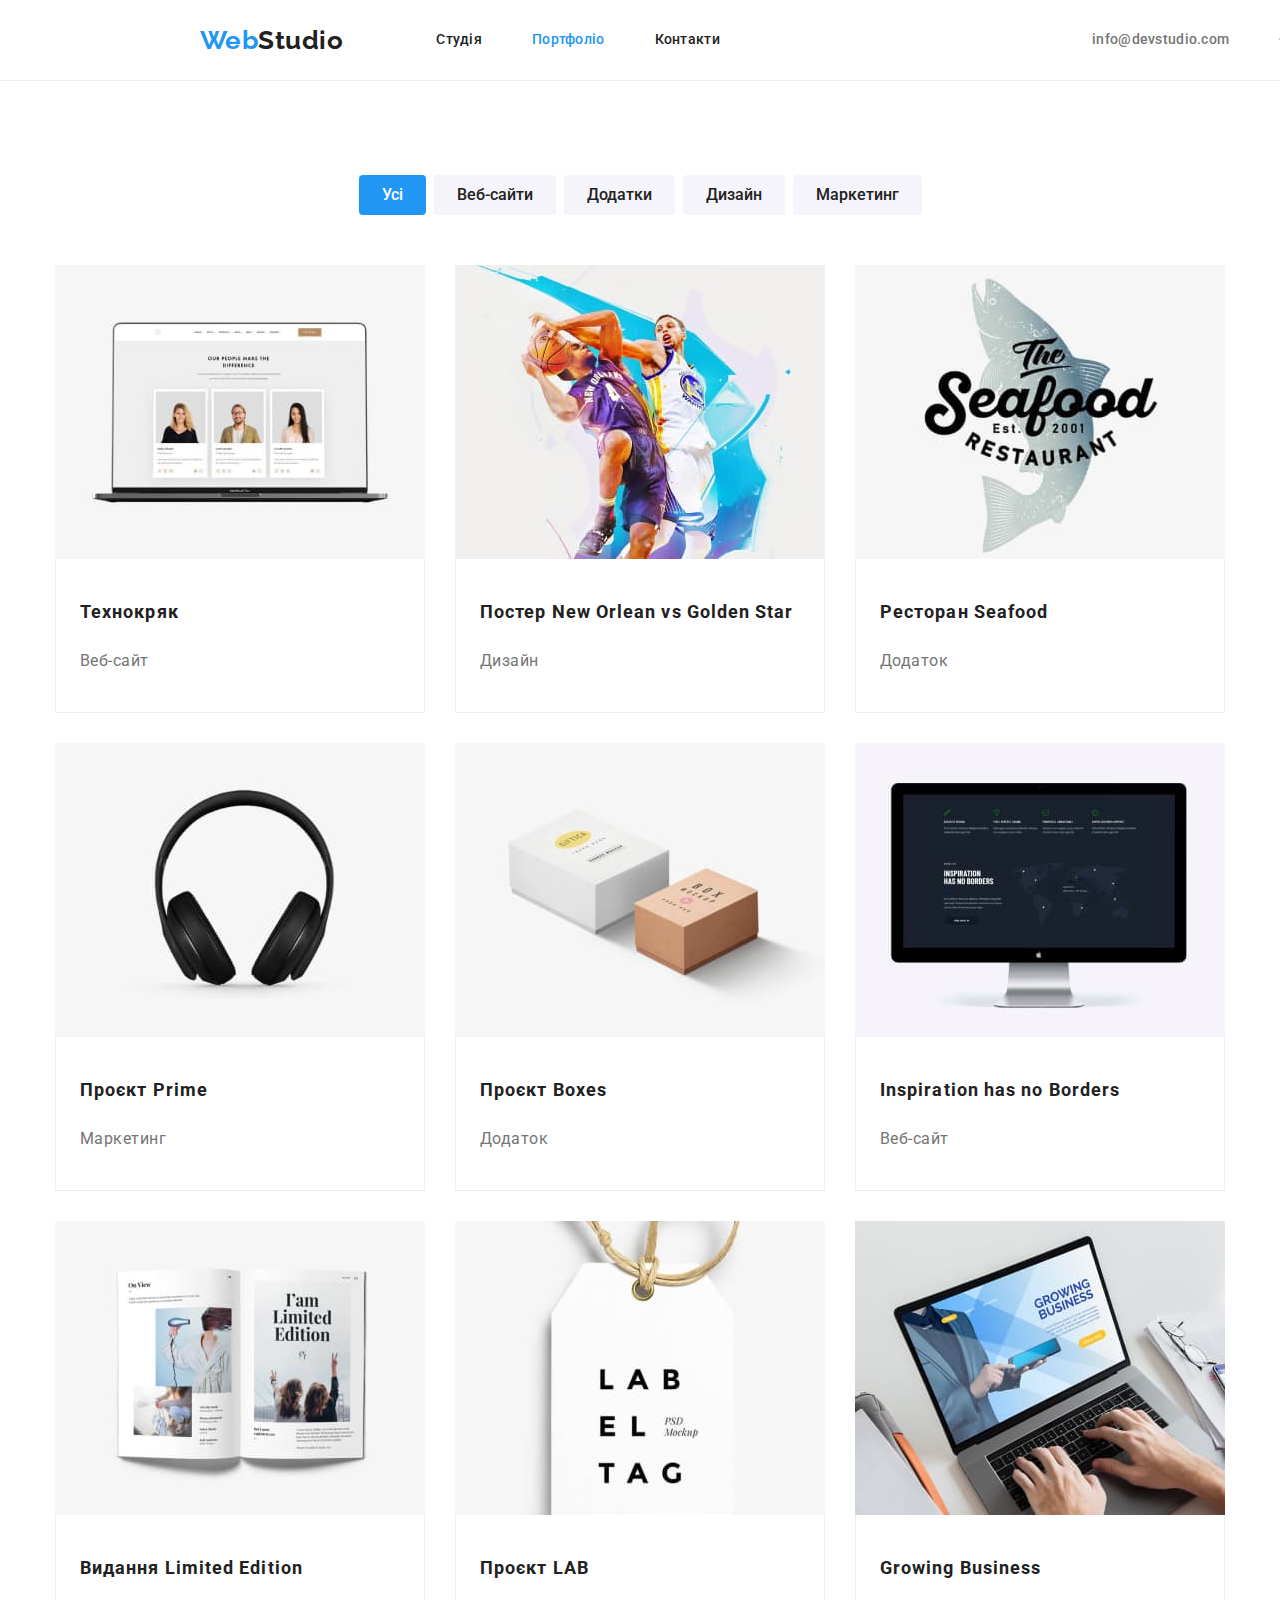
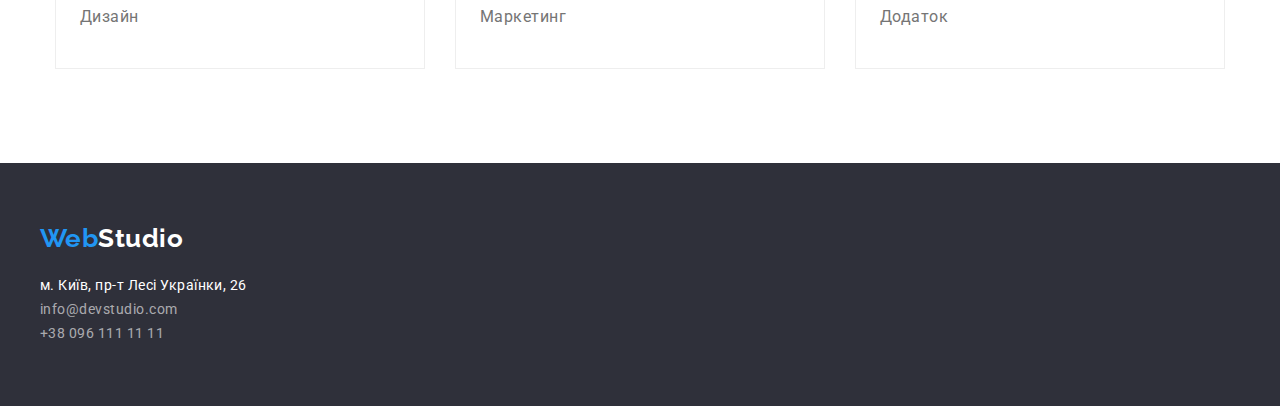
==== commit 59e10ee7: "redacted Hero" ====
--- a/portfolio.html
+++ b/portfolio.html
@@ -33,7 +33,7 @@
     <main>
         <section class="portfolio-section">
             <h1 hidden>Портфоліо</h1>
-            <!-- Фільтри Портфоліо -->
+            <!---------- Фільтри Портфоліо ----------->
             <ul class="list portfolio-list-filters">
                 <li class="item"><button type="button" class="portfolio-filters primery">Усі</button></li>
                 <li class="item"><button type="button" class="portfolio-filters">Веб-сайти</button></li>
@@ -41,7 +41,7 @@
                 <li class="item"><button type="button" class="portfolio-filters">Дизайн</button></li>
                 <li class="item"><button type="button" class="portfolio-filters">Маркетинг</button></li>
             </ul>
-              <!-- Елементи Портфоліо -->
+              <!---------- Елементи Портфоліо ---------->
             <ul class="list portfolio-list">
                 <li class="item-box"><a href="" class="portfolio-link">
                     <img src="./images/img-7.jpg" alt="Технокряк" width="370">
--- a/css/styles.css
+++ b/css/styles.css
@@ -147,13 +147,17 @@
     text-align: center;
 }
 .hero-title {
+    width: 696px;
     margin-bottom: 30px;
-    color: var(--accent-text-color);
+    margin-left: auto;
+    margin-right: auto;
     font-weight: 900;
     font-size: 44px;
     line-height: 1.36;
     letter-spacing: 0.06em;
     text-transform: uppercase;
+    text-align: center;
+    color: var(--accent-text-color);
 
 }
 
@@ -307,8 +311,12 @@
     text-decoration: none;
     margin-bottom: 0;
 }
+.portfolio-link:hover {
+
+}
+
 .portfolio-link img {
-    margin-bottom: -4px;
+    display: block;
 }
 .portfolio-box {
     margin-top: 0;
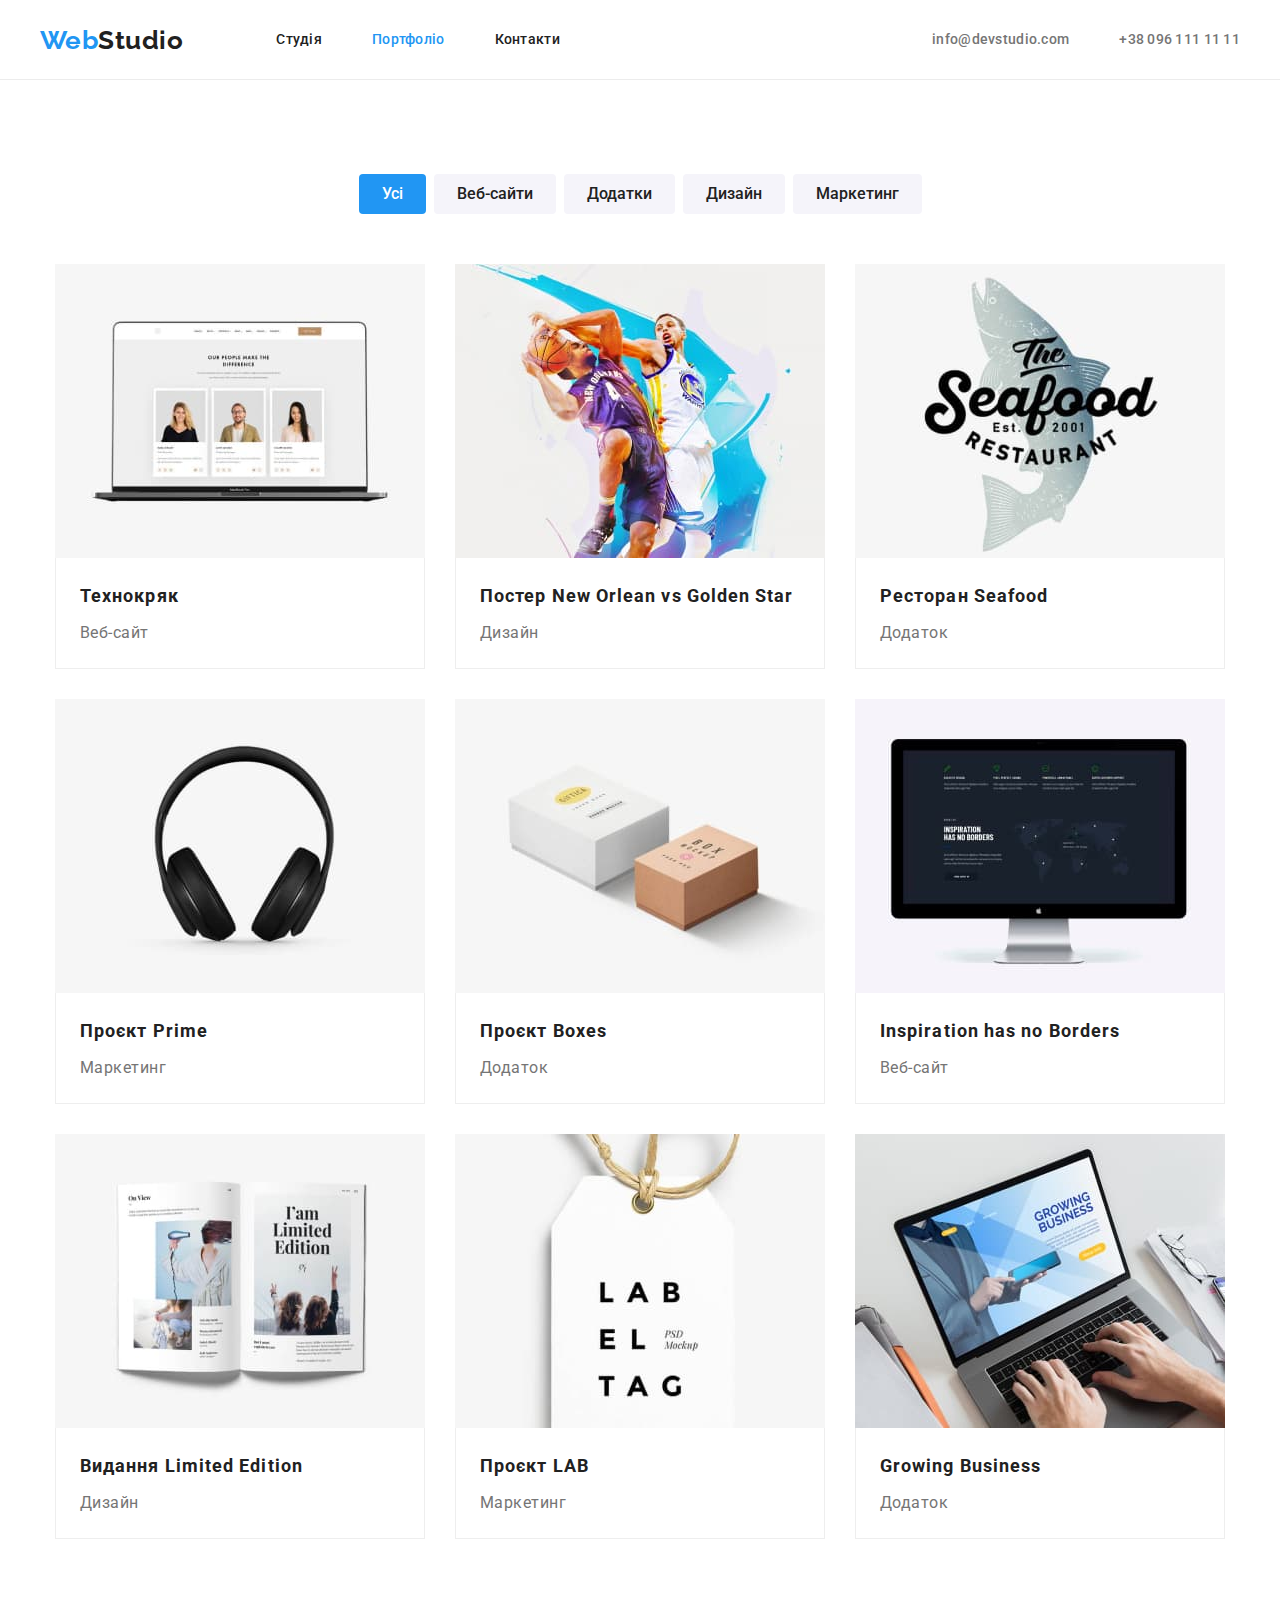
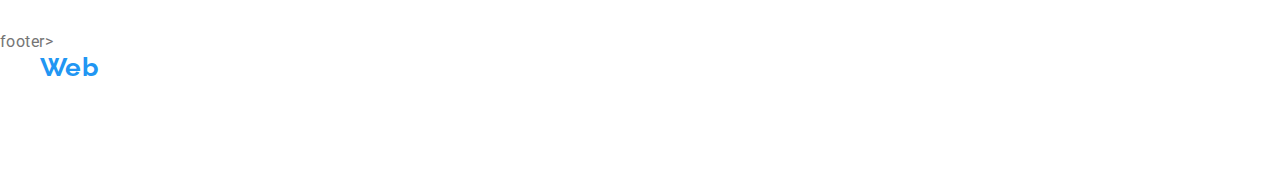
==== commit e115f19a: "redacted footer" ====
--- a/portfolio.html
+++ b/portfolio.html
@@ -110,16 +110,23 @@
         </section>
     </main>
 
-    <footer>
-        <div class="container">
-            <a class="logo logo-accent" href="./index.html" lang="en">Web<span class="logo logo-accent-footer">Studio</span></a>
-            <address class="address-list">
-                <a href="https://www.google.com/maps/d/embed?mid=10uSM3H-mIU3GznYo2szRIEphczw&hl=en_US&ehbc=2E312F" target="_blank"
-                    rel="noopener noreferrer" class="footer-link footer-link-adress">м. Київ, пр-т Лесі Українки, 26</a><br>
-                <a href="mailto:info@devstudio.com" class="footer-link">info@devstudio.com</a><br>
-                <a href="tel:+380961111111" class="footer-link">+38 096 111 11 11</a>
-            </address>
-        </div>     
+    footer>
+    <div class="container">
+        <a class="logo logo-accent" href="./index.html" lang="en">Web<span class="logo logo-accent-footer">Studio</span></a>
+        <address>
+            <ul class="address-list list">
+                <li class="footer-contact-item">
+                    <a href="https://www.google.com/maps/d/embed?mid=10uSM3H-mIU3GznYo2szRIEphczw&hl=en_US&ehbc=2E312F"
+                        target="_blank" rel="noopener noreferrer" class="footer-link footer-link-adress">м. Київ, пр-т Лесі
+                        Українки, 26</a>
+                </li>
+                <li class="footer-contact-item"><a href="mailto:info@devstudio.com"
+                        class="footer-link">info@devstudio.com</a></li>
+                <li class="footer-contact-item"><a href="tel:+380961111111" class="footer-link">+38 096 111 11 11</a></li>
+            </ul>
+    
+        </address>
+    </div>
     </footer>
 
 </body>
--- a/css/styles.css
+++ b/css/styles.css
@@ -1,11 +1,3 @@
-/* Цвет заголовок #212121 */
-/* Основной цвет #757575 */
-/* Белый цвет #FFFFFF */
-/* Цвет акцента #2196F3 */
-
-/* цвет вторичный фон background: #F5F4FA */
-/* цвет футера background: #2F303A */
-
 html {
     box-sizing: border-box;
 }
@@ -37,7 +29,7 @@
 }
 
 header {
-    width: 1600px;
+    height: 80px;
     border-bottom: 1px solid #ECECEC;
 }
 .list {
@@ -53,7 +45,7 @@
     /* outline: 2px solid tomato; */
 }
 
-/* Логотип */
+/* -------------Логотип------------- */
 .logo {
     color: var(--title-text-color);
     font-family: Raleway, sans;
@@ -66,7 +58,7 @@
     color: var(--accent-color);
 }
 
-/* Main nav */
+/* -------------Main nav------------- */
 .main-nav {
     display: flex;
     align-items: center;
@@ -78,7 +70,7 @@
     justify-content: flex-start;
 }
 
-/* Site nav */
+/* -------------Site nav------------- */
 .site-nav {
     display: flex;
     margin-left: 93px;
@@ -102,17 +94,15 @@
     text-decoration: none;
     
 }
-
 .site-nav .link:hover, 
 .site-nav .link:focus {
     color: var(--accent-color);
 }
-
 .site-nav .link.current {
     color: var(--accent-color);
 }
 
-/* kontact-nav */
+/* -------------kontact-nav------------- */
 .kontact-nav {
     display: flex;
     margin-left: auto;
@@ -137,7 +127,7 @@
     color: var(--accent-color);
 }
 
-/* hero */
+/* -------------hero------------- */
 
 .hero {
     margin-bottom: 94px;
@@ -161,9 +151,8 @@
 
 }
 
-/* button */
+/* -------------button------------- */
 .button {
-    
     display: inline-block;
     border-radius: 4px;
     padding: 10px 32px;
@@ -176,10 +165,9 @@
     font-size: 16px;
     line-height: 1.875;
     cursor: pointer;
-
-    }
-
-/* section */
+}
+
+/* -------------section------------- */
 .section {
     margin-top: 0;
     /* padding-top: 94px; */
@@ -217,6 +205,10 @@
     line-height: 1.17;
     text-align: center;
 }
+img {
+    display: block;
+    margin: 0;
+}
 .section-img {
     display: flex;
     align-items: center;
@@ -225,7 +217,7 @@
 .section-img .item +.item {
     margin-left: 30px;
 }
-/* team */
+/* -------------team------------- */
 .section-team {
     padding-top: 94px;
     padding-bottom: 94px;
@@ -239,22 +231,34 @@
     display: flex;
     justify-content: space-between;
 }
+.team-card {
+    width: 270px;
+    background: var(--accent-bg-color);
+    box-shadow: 0px 1px 3px rgba(0, 0, 0, 0.12), 0px 1px 1px rgba(0, 0, 0, 0.14), 0px 2px 1px rgba(0, 0, 0, 0.2);
+    border-radius: 0px 0px 4px 4px;
+}
+.team-card-text {
+    padding-top: 30px;
+    padding-bottom: 30px;
+}
 .section-subtitle-team {
+    margin: 0;
     color: var(--title-text-color);
     font-weight: 500;
     font-size: 16px;
     line-height: 1.19;
 }
 .section-text-team {
+    margin: 0;
+    margin-top: 10px;
     color: var(--primery-text-color);
     font-weight: 400;
     font-size: 16px;
     line-height: 1.19;
-    
-}
-
-
-/* Стили для portfolio.html */
+}
+
+
+/* -------------portfolio.html------------- */
 
 .portfolio-section {
     width: 1200px;
@@ -273,7 +277,6 @@
     justify-content: center;
     padding-bottom: 16px;
     margin-bottom: 34px;
-    
 }
 .portfolio-list-filters .item + .item {
     margin-left: 8px;
@@ -283,6 +286,7 @@
     border-radius: 4px;
     padding: 6px 22px;
     border: 1px solid transparent;
+    cursor: pointer;
     
     color: var(--title-text-color);
     background-color: var(--button-bg-volor-porfolio);
@@ -310,9 +314,6 @@
 .portfolio-link {
     text-decoration: none;
     margin-bottom: 0;
-}
-.portfolio-link:hover {
-
 }
 
 .portfolio-link img {
@@ -326,7 +327,8 @@
     border-right: 1px solid #EEEEEE;
 }
 .section-title-portfolio {
-    /* padding: 20px 24px 4px 24px; */
+    margin: 0;
+    margin-bottom: 4px;    
     color: var(--title-text-color);
     font-weight: 700;
     font-size: 18px;
@@ -336,14 +338,14 @@
 }
 
 .text-portfolio {
-    /* padding: 0 24px 20px 24px; */
+    margin: 0;
     color: var(--primery-text-color);
     font-weight: 400;
     font-size: 16px;
     line-height: 1.88;
 }
 
-/* footer */
+/* -------------footer------------- */
 footer {
     padding-top: 60px;
     padding-bottom: 60px;
@@ -353,7 +355,6 @@
     color: var(--accent-text-color);
 }
 .footer-link {
-    padding-bottom: 9px;
     color: var(--text-transparency-color);
     font-style: normal;
     font-weight: 400;
@@ -370,4 +371,7 @@
 }
 .address-list {
     padding-top: 20px;
+}
+.footer-contact-item:not(:last-child) {
+    margin-bottom: 9px;
 }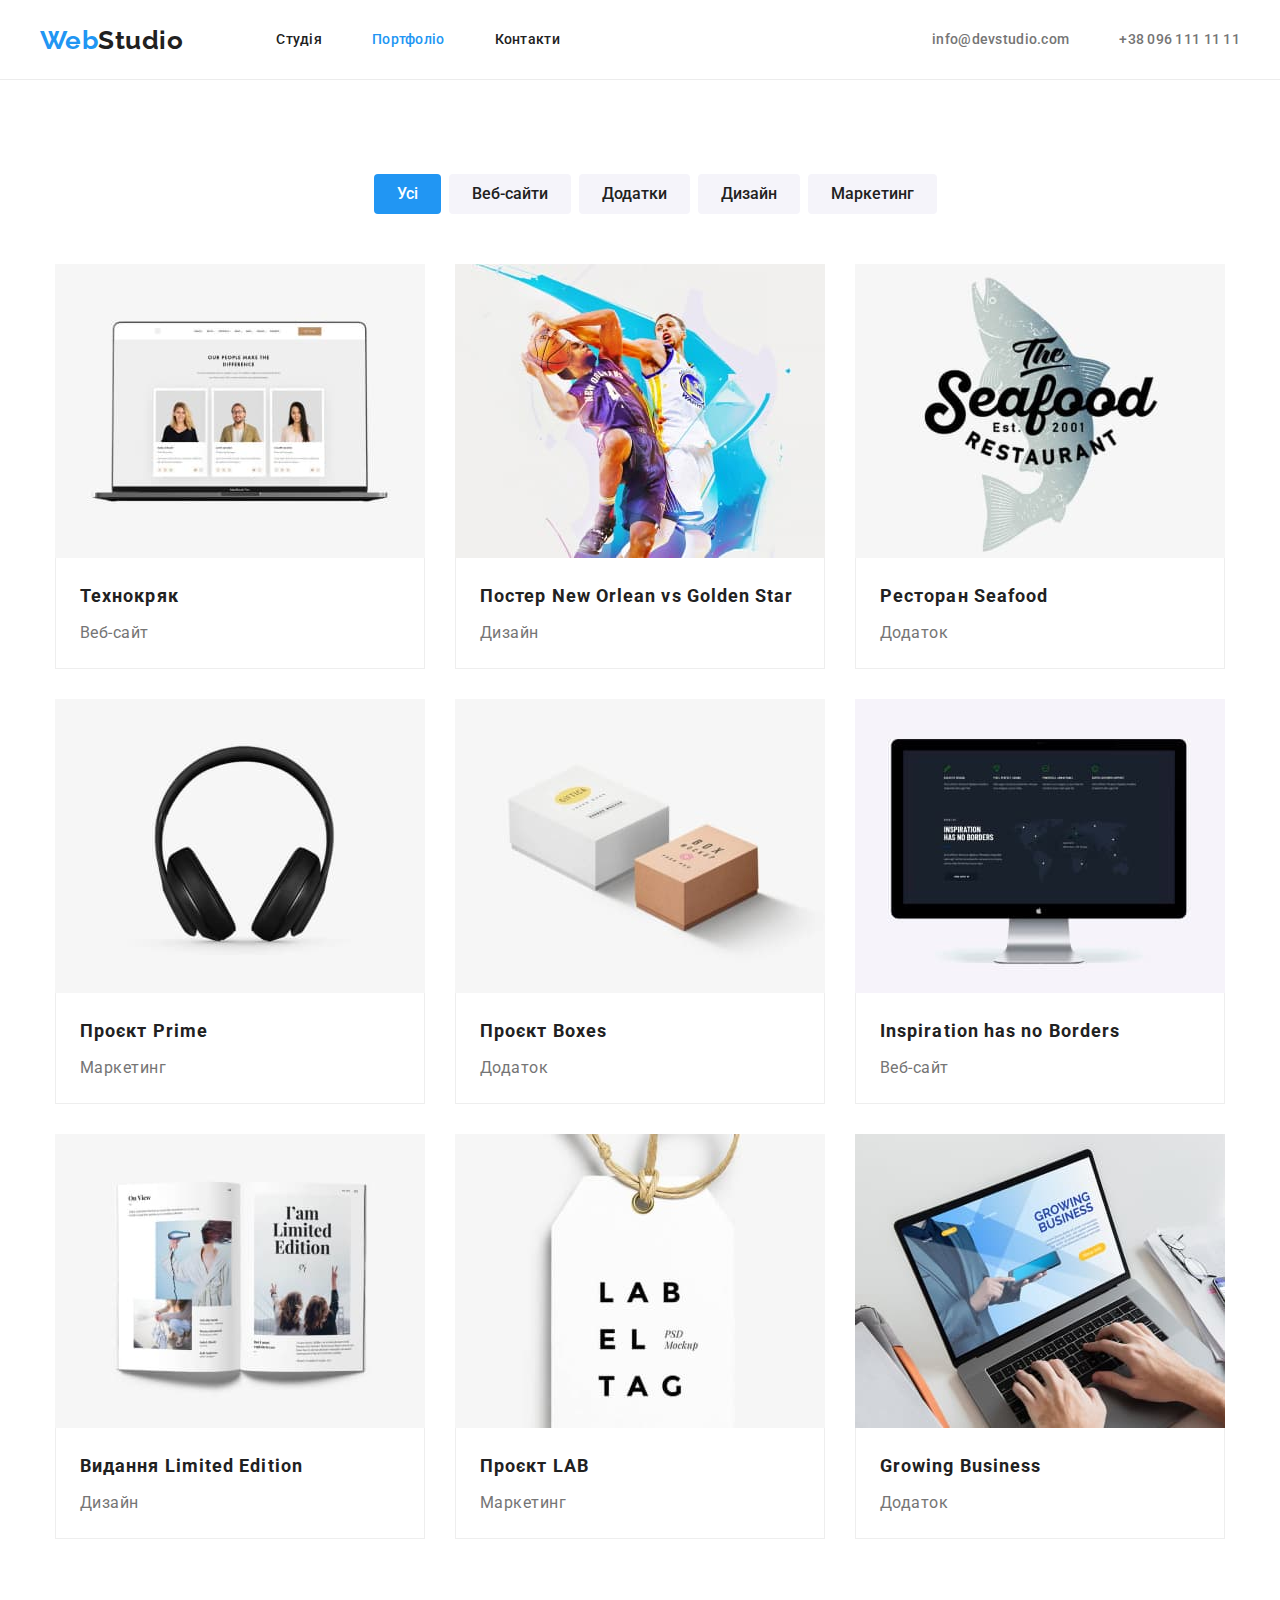
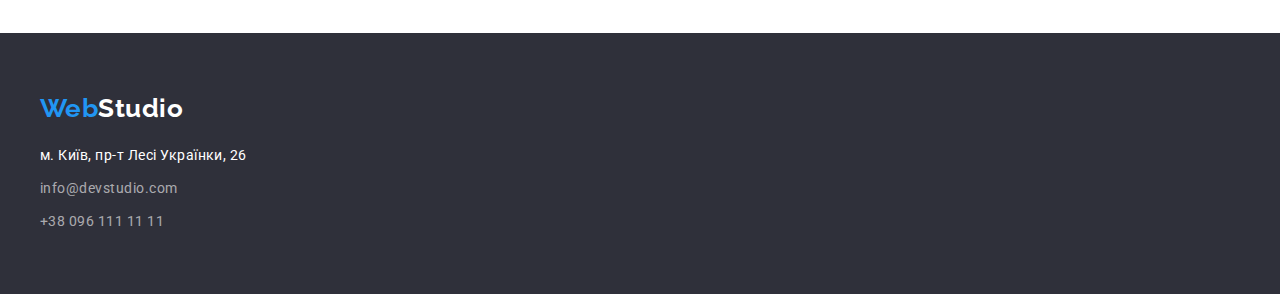
==== commit 039a15da: "redacted" ====
--- a/portfolio.html
+++ b/portfolio.html
@@ -32,102 +32,106 @@
 
     <main>
         <section class="portfolio-section">
-            <h1 hidden>Портфоліо</h1>
-            <!---------- Фільтри Портфоліо ----------->
-            <ul class="list portfolio-list-filters">
-                <li class="item"><button type="button" class="portfolio-filters primery">Усі</button></li>
-                <li class="item"><button type="button" class="portfolio-filters">Веб-сайти</button></li>
-                <li class="item"><button type="button" class="portfolio-filters">Додатки</button></li>
-                <li class="item"><button type="button" class="portfolio-filters">Дизайн</button></li>
-                <li class="item"><button type="button" class="portfolio-filters">Маркетинг</button></li>
-            </ul>
-              <!---------- Елементи Портфоліо ---------->
-            <ul class="list portfolio-list">
-                <li class="item-box"><a href="" class="portfolio-link">
-                    <img src="./images/img-7.jpg" alt="Технокряк" width="370">
-                    <div class="portfolio-box">
-                        <h2 class="section-title-portfolio">Технокряк</h2>
-                        <p class="text-portfolio">Веб-сайт</p>
-                    </div></a>
-                </li>
-                <li class="item-box"><a href="" class="portfolio-link">
-                    <img src="./images/img-8.jpg" alt="Постер New Orlean vs Golden Star" width="370">
-                    <div class="portfolio-box">
-                        <h2 class="section-title-portfolio">Постер New Orlean vs Golden Star</h2>
-                        <p class="text-portfolio">Дизайн</p>
-                    </div></a>
-                </li>
-                <li class="item-box"><a href="" class="portfolio-link">
-                    <img src="./images/img-9.jpg" alt="Ресторан Seafood" width="370">
-                    <div class="portfolio-box">
-                        <h2 class="section-title-portfolio">Ресторан Seafood</h2>
-                        <p class="text-portfolio">Додаток</p>
-                    </div></a>
-                </li>
-                <li class="item-box"><a href="" class="portfolio-link">
-                    <img src="./images/img-10.jpg" alt="Проєкт Prime" width="370">
-                    <div class="portfolio-box">
-                        <h2 class="section-title-portfolio">Проєкт Prime</h2>
-                        <p class="text-portfolio">Маркетинг</p>
-                    </div></a>
-                </li>
-                <li class="item-box"><a href="" class="portfolio-link">
-                    <img src="./images/img-11.jpg" alt="Проєкт Boxes" width="370">
-                    <div class="portfolio-box">
-                        <h2 class="section-title-portfolio">Проєкт Boxes</h2>
-                        <p class="text-portfolio">Додаток</p>
-                    </div></a>
-                </li>
-                <li class="item-box"><a href="" class="portfolio-link">
-                    <img src="./images/img-12.jpg" alt="Inspiration has no Borders" width="370">
-                    <div class="portfolio-box">
-                        <h2 class="section-title-portfolio">Inspiration has no Borders</h2>
-                        <p class="text-portfolio">Веб-сайт</p>
-                    </div></a>
-                </li>
-                <li class="item-box"><a href="" class="portfolio-link">
-                    <img src="./images/img-13.jpg" alt="Видання Limited Edition" width="370">
-                    <div class="portfolio-box">
-                        <h2 class="section-title-portfolio">Видання Limited Edition</h2>
-                        <p class="text-portfolio">Дизайн</p>
-                    </div></a>
-                </li>
-                <li class="item-box"><a href="" class="portfolio-link">
-                    <img src="./images/img-14.jpg" alt="Проєкт LAB" width="370">
-                    <div class="portfolio-box">
-                        <h2 class="section-title-portfolio">Проєкт LAB</h2>
-                        <p class="text-portfolio">Маркетинг</p>
-                    </div></a>
-                </li>
-                <li class="item-box"><a href="" class="portfolio-link">
-                    <img src="./images/img-15.jpg" alt="Growing Business" width="370">
-                    <div class="portfolio-box">
-                        <h2 class="section-title-portfolio">Growing Business</h2>
-                        <p class="text-portfolio">Додаток</p>
-                    </div></a>
-                </li>
-            </ul>
-        </section>
+            <div class="container">
+                <h1 hidden>Портфоліо</h1>
+                <!---------- Фільтри Портфоліо ----------->
+                <ul class="list portfolio-list-filters">
+                    <li class="item"><button type="button" class="portfolio-filters primery">Усі</button></li>
+                    <li class="item"><button type="button" class="portfolio-filters">Веб-сайти</button></li>
+                    <li class="item"><button type="button" class="portfolio-filters">Додатки</button></li>
+                    <li class="item"><button type="button" class="portfolio-filters">Дизайн</button></li>
+                    <li class="item"><button type="button" class="portfolio-filters">Маркетинг</button></li>
+                </ul>
+                  <!---------- Елементи Портфоліо ---------->
+                <ul class="list portfolio-list">
+                    <li class="item-box"><a href="" class="portfolio-link">
+                        <img src="./images/img-7.jpg" alt="Технокряк" width="370">
+                        <div class="portfolio-box">
+                            <h2 class="section-title-portfolio">Технокряк</h2>
+                            <p class="text-portfolio">Веб-сайт</p>
+                        </div></a>
+                    </li>
+                    <li class="item-box"><a href="" class="portfolio-link">
+                        <img src="./images/img-8.jpg" alt="Постер New Orlean vs Golden Star" width="370">
+                        <div class="portfolio-box">
+                            <h2 class="section-title-portfolio">Постер New Orlean vs Golden Star</h2>
+                            <p class="text-portfolio">Дизайн</p>
+                        </div></a>
+                    </li>
+                    <li class="item-box"><a href="" class="portfolio-link">
+                        <img src="./images/img-9.jpg" alt="Ресторан Seafood" width="370">
+                        <div class="portfolio-box">
+                            <h2 class="section-title-portfolio">Ресторан Seafood</h2>
+                            <p class="text-portfolio">Додаток</p>
+                        </div></a>
+                    </li>
+                    <li class="item-box"><a href="" class="portfolio-link">
+                        <img src="./images/img-10.jpg" alt="Проєкт Prime" width="370">
+                        <div class="portfolio-box">
+                            <h2 class="section-title-portfolio">Проєкт Prime</h2>
+                            <p class="text-portfolio">Маркетинг</p>
+                        </div></a>
+                    </li>
+                    <li class="item-box"><a href="" class="portfolio-link">
+                        <img src="./images/img-11.jpg" alt="Проєкт Boxes" width="370">
+                        <div class="portfolio-box">
+                            <h2 class="section-title-portfolio">Проєкт Boxes</h2>
+                            <p class="text-portfolio">Додаток</p>
+                        </div></a>
+                    </li>
+                    <li class="item-box"><a href="" class="portfolio-link">
+                        <img src="./images/img-12.jpg" alt="Inspiration has no Borders" width="370">
+                        <div class="portfolio-box">
+                            <h2 class="section-title-portfolio">Inspiration has no Borders</h2>
+                            <p class="text-portfolio">Веб-сайт</p>
+                        </div></a>
+                    </li>
+                    <li class="item-box"><a href="" class="portfolio-link">
+                        <img src="./images/img-13.jpg" alt="Видання Limited Edition" width="370">
+                        <div class="portfolio-box">
+                            <h2 class="section-title-portfolio">Видання Limited Edition</h2>
+                            <p class="text-portfolio">Дизайн</p>
+                        </div></a>
+                    </li>
+                    <li class="item-box"><a href="" class="portfolio-link">
+                        <img src="./images/img-14.jpg" alt="Проєкт LAB" width="370">
+                        <div class="portfolio-box">
+                            <h2 class="section-title-portfolio">Проєкт LAB</h2>
+                            <p class="text-portfolio">Маркетинг</p>
+                        </div></a>
+                    </li>
+                    <li class="item-box"><a href="" class="portfolio-link">
+                        <img src="./images/img-15.jpg" alt="Growing Business" width="370">
+                        <div class="portfolio-box">
+                            <h2 class="section-title-portfolio">Growing Business</h2>
+                            <p class="text-portfolio">Додаток</p>
+                        </div></a>
+                    </li>
+                </ul>
+            </section>
+            </div>
     </main>
-
-    footer>
+<!------------- Футер ------------->
+<footer>
     <div class="container">
-        <a class="logo logo-accent" href="./index.html" lang="en">Web<span class="logo logo-accent-footer">Studio</span></a>
+        <a class="logo logo-accent" href="./index.html" lang="en">Web<span
+                class="logo logo-accent-footer">Studio</span></a>
         <address>
             <ul class="address-list list">
                 <li class="footer-contact-item">
                     <a href="https://www.google.com/maps/d/embed?mid=10uSM3H-mIU3GznYo2szRIEphczw&hl=en_US&ehbc=2E312F"
-                        target="_blank" rel="noopener noreferrer" class="footer-link footer-link-adress">м. Київ, пр-т Лесі
-                        Українки, 26</a>
+                        target="_blank" rel="noopener noreferrer" class="footer-link footer-link-adress">м. Київ, пр-т
+                        Лесі Українки, 26</a>
                 </li>
                 <li class="footer-contact-item"><a href="mailto:info@devstudio.com"
                         class="footer-link">info@devstudio.com</a></li>
-                <li class="footer-contact-item"><a href="tel:+380961111111" class="footer-link">+38 096 111 11 11</a></li>
+                <li class="footer-contact-item"><a href="tel:+380961111111" class="footer-link">+38 096 111 11 11</a>
+                </li>
             </ul>
-    
+
         </address>
     </div>
-    </footer>
+</footer>
 
 </body>
 </html>